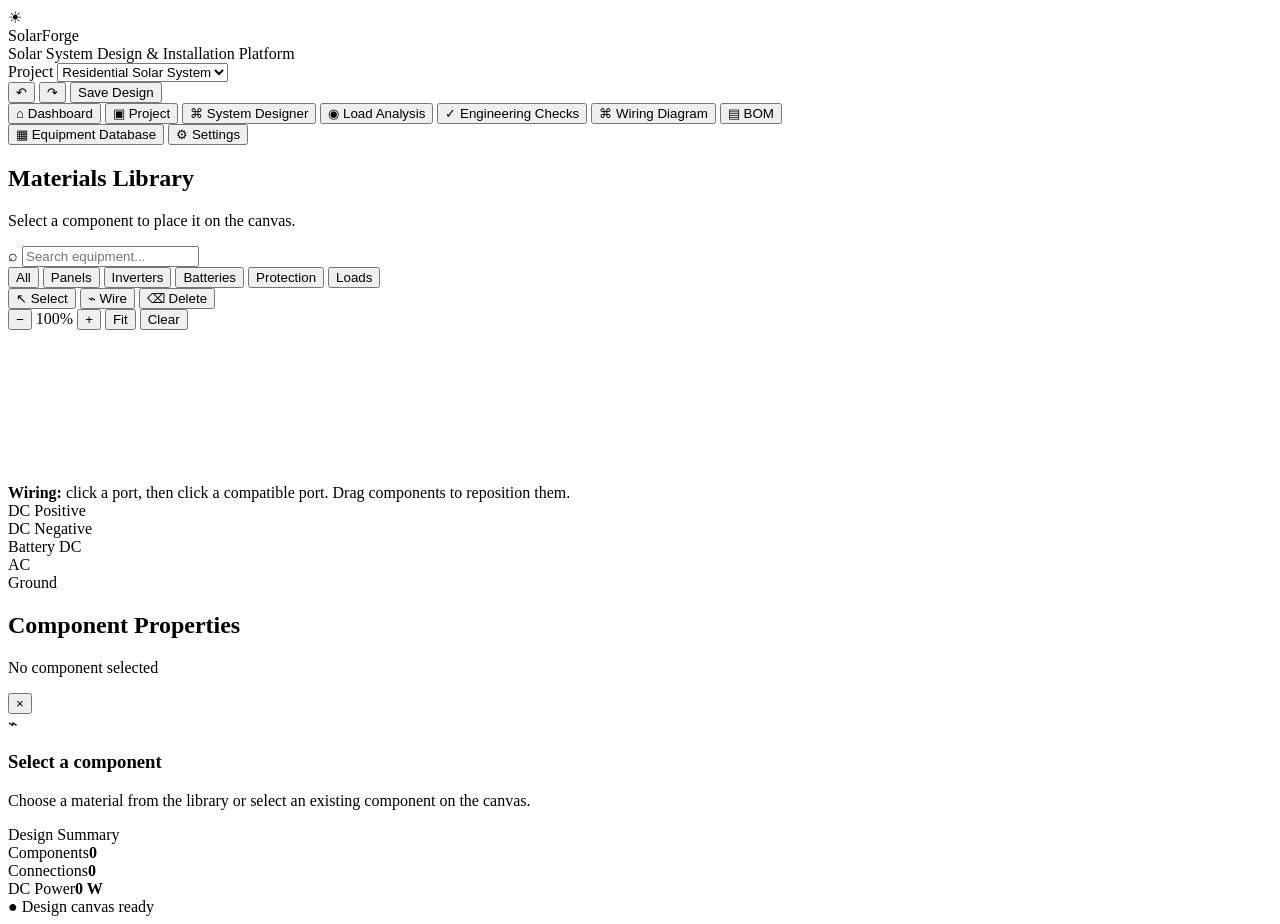
==== designer.html @ 52d7e3e9 "Add files via upload" ====
<!DOCTYPE html>
<html lang="en">
<head>
<meta charset="UTF-8">
<meta name="viewport" content="width=device-width, initial-scale=1.0">
<title>SolarForge — System Designer</title>
<link rel="stylesheet" href="css/designer.css">
</head>

<body>
<header class="topbar">
    <div class="brand">
        <div class="brand-mark">☀</div>
        <div>
            <div class="brand-name">Solar<span>Forge</span></div>
            <div class="brand-sub">Solar System Design & Installation Platform</div>
        </div>
    </div>

    <div class="top-project">
        <span>Project</span>
        <select id="projectSelect">
            <option>Residential Solar System</option>
            <option>New Solar Design</option>
        </select>
    </div>

    <div class="top-actions">
        <button id="undoBtn" class="icon-btn" title="Undo">↶</button>
        <button id="redoBtn" class="icon-btn" title="Redo">↷</button>
        <button id="saveBtn" class="primary-btn">Save Design</button>
    </div>
</header>

<div class="app-shell">

    <aside class="sidebar">
        <button class="nav-item">⌂ <span>Dashboard</span></button>
        <button class="nav-item">▣ <span>Project</span></button>
        <button class="nav-item active">⌘ <span>System Designer</span></button>
        <button class="nav-item">◉ <span>Load Analysis</span></button>
        <button class="nav-item">✓ <span>Engineering Checks</span></button>
        <button class="nav-item">⌘ <span>Wiring Diagram</span></button>
        <button class="nav-item">▤ <span>BOM</span></button>

        <div class="nav-divider"></div>

        <button class="nav-item">▦ <span>Equipment Database</span></button>
        <button class="nav-item">⚙ <span>Settings</span></button>
    </aside>

    <main class="designer">

        <section class="materials-panel">
            <div class="panel-title-row">
                <div>
                    <h2>Materials Library</h2>
                    <p>Select a component to place it on the canvas.</p>
                </div>
            </div>

            <div class="search-box">
                <span>⌕</span>
                <input id="materialSearch" placeholder="Search equipment...">
            </div>

            <div class="filter-row">
                <button class="filter active" data-filter="all">All</button>
                <button class="filter" data-filter="pv">Panels</button>
                <button class="filter" data-filter="inverter">Inverters</button>
                <button class="filter" data-filter="battery">Batteries</button>
                <button class="filter" data-filter="protection">Protection</button>
                <button class="filter" data-filter="load">Loads</button>
            </div>

            <div id="materialList" class="material-list"></div>
        </section>

        <section class="canvas-area">
            <div class="canvas-toolbar">
                <div class="tool-group">
                    <button id="selectTool" class="tool active">↖ Select</button>
                    <button id="wireTool" class="tool">⌁ Wire</button>
                    <button id="deleteTool" class="tool">⌫ Delete</button>
                </div>

                <div class="tool-group">
                    <button id="zoomOut" class="tool">−</button>
                    <span id="zoomValue">100%</span>
                    <button id="zoomIn" class="tool">+</button>
                    <button id="fitBtn" class="tool">Fit</button>
                    <button id="clearBtn" class="tool danger">Clear</button>
                </div>
            </div>

            <div id="canvasViewport" class="canvas-viewport">
                <div id="designCanvas" class="design-canvas">
                    <svg id="wireLayer" class="wire-layer"></svg>
                    <div id="componentLayer" class="component-layer"></div>
                </div>

                <div class="canvas-help">
                    <strong>Wiring:</strong> click a port, then click a compatible port.
                    <span>Drag components to reposition them.</span>
                </div>
            </div>

            <div class="connection-legend">
                <div><i class="dc-positive"></i> DC Positive</div>
                <div><i class="dc-negative"></i> DC Negative</div>
                <div><i class="battery-wire"></i> Battery DC</div>
                <div><i class="ac-wire"></i> AC</div>
                <div><i class="ground-wire"></i> Ground</div>
            </div>
        </section>

        <aside class="properties-panel">
            <div class="panel-title-row">
                <div>
                    <h2>Component Properties</h2>
                    <p id="selectionStatus">No component selected</p>
                </div>
                <button id="closeProperties" class="close-btn">×</button>
            </div>

            <div id="propertiesContent" class="properties-content">
                <div class="empty-properties">
                    <div class="empty-icon">⌁</div>
                    <h3>Select a component</h3>
                    <p>Choose a material from the library or select an existing component on the canvas.</p>
                </div>
            </div>

            <div class="summary-card">
                <div class="summary-title">Design Summary</div>
                <div class="summary-row"><span>Components</span><strong id="summaryComponents">0</strong></div>
                <div class="summary-row"><span>Connections</span><strong id="summaryConnections">0</strong></div>
                <div class="summary-row"><span>DC Power</span><strong id="summaryPower">0 W</strong></div>
                <div id="designStatus" class="status good">● Design canvas ready</div>
            </div>
        </aside>

    </main>
</div>

<div id="toast" class="toast"></div>

<script src="js/system-designer.js"></script>
</body>
</html>
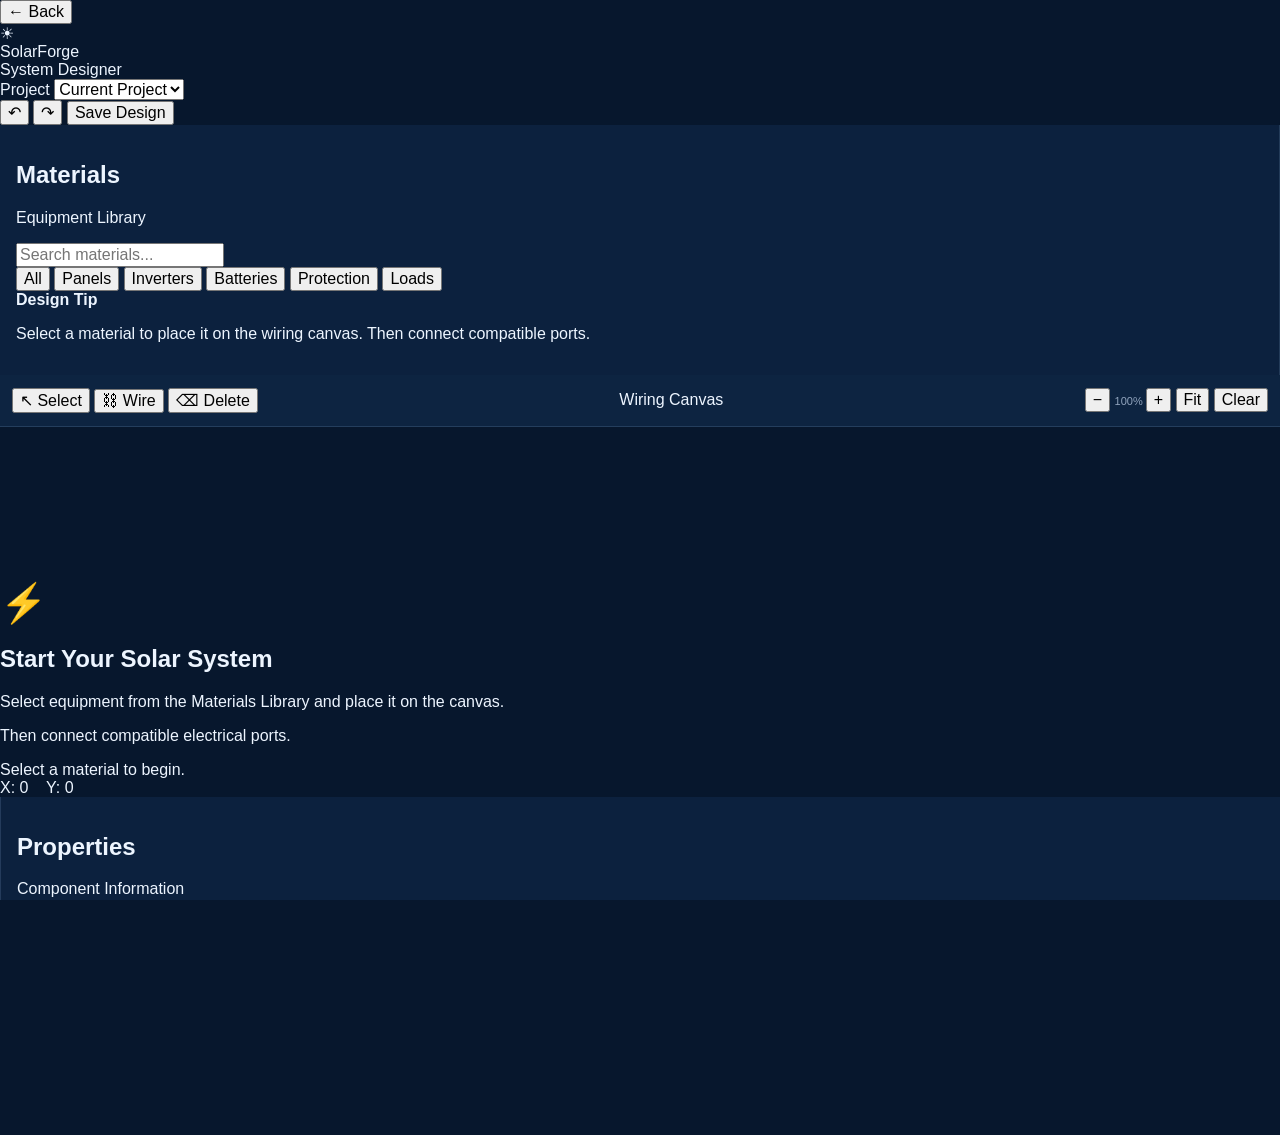
==== commit 560fdc92: "Update designer.html" ====
--- a/designer.html
+++ b/designer.html
@@ -1,150 +1,590 @@
 <!DOCTYPE html>
 <html lang="en">
+
 <head>
-<meta charset="UTF-8">
-<meta name="viewport" content="width=device-width, initial-scale=1.0">
-<title>SolarForge — System Designer</title>
-<link rel="stylesheet" href="css/designer.css">
+
+    <meta charset="UTF-8">
+
+    <meta
+        name="viewport"
+        content="width=device-width,
+                 initial-scale=1.0,
+                 viewport-fit=cover">
+
+    <meta
+        name="theme-color"
+        content="#07182d">
+
+    <title>
+        SolarForge System Designer
+    </title>
+
+    <link
+        rel="stylesheet"
+        href="css/designer.css">
+
 </head>
 
+
 <body>
-<header class="topbar">
-    <div class="brand">
-        <div class="brand-mark">☀</div>
-        <div>
-            <div class="brand-name">Solar<span>Forge</span></div>
-            <div class="brand-sub">Solar System Design & Installation Platform</div>
+
+    <!-- =========================================
+         SYSTEM DESIGNER APPLICATION
+    ========================================== -->
+
+    <div
+        id="designerApp"
+        class="designer-app">
+
+
+        <!-- =====================================
+             TOP BAR
+        ====================================== -->
+
+        <header class="designer-topbar">
+
+
+            <div class="designer-brand">
+
+                <button
+                    id="backToSolarForge"
+                    class="back-button"
+                    type="button"
+                    onclick="goBackToSolarForge()">
+
+                    <span class="back-arrow">
+                        ←
+                    </span>
+
+                    <span>
+                        Back
+                    </span>
+
+                </button>
+
+
+                <div class="designer-brand-divider"></div>
+
+
+                <div class="designer-logo">
+
+                    <div class="designer-logo-icon">
+                        ☀
+                    </div>
+
+
+                    <div>
+
+                        <div class="designer-title">
+                            SolarForge
+                        </div>
+
+                        <div class="designer-subtitle">
+                            System Designer
+                        </div>
+
+                    </div>
+
+                </div>
+
+            </div>
+
+
+            <div class="designer-project">
+
+                <span class="project-label">
+                    Project
+                </span>
+
+                <select
+                    id="designerProjectSelect"
+                    class="project-select">
+
+                    <option>
+                        Current Project
+                    </option>
+
+                </select>
+
+            </div>
+
+
+            <div class="designer-actions">
+
+                <button
+                    id="undoButton"
+                    class="top-action"
+                    type="button"
+                    title="Undo">
+
+                    ↶
+
+                </button>
+
+
+                <button
+                    id="redoButton"
+                    class="top-action"
+                    type="button"
+                    title="Redo">
+
+                    ↷
+
+                </button>
+
+
+                <button
+                    id="saveDesignButton"
+                    class="save-button"
+                    type="button">
+
+                    Save Design
+
+                </button>
+
+            </div>
+
+        </header>
+
+
+        <!-- =====================================
+             DESIGNER BODY
+        ====================================== -->
+
+        <main class="designer-body">
+
+
+            <!-- =================================
+                 LEFT MATERIAL LIBRARY
+            ================================== -->
+
+            <aside
+                id="materialsPanel"
+                class="materials-panel">
+
+
+                <div class="panel-header">
+
+                    <div>
+
+                        <h2>
+                            Materials
+                        </h2>
+
+                        <p>
+                            Equipment Library
+                        </p>
+
+                    </div>
+
+                </div>
+
+
+                <div class="material-search">
+
+                    <input
+                        id="materialSearch"
+                        type="search"
+                        placeholder="Search materials...">
+
+                </div>
+
+
+                <div
+                    id="materialFilters"
+                    class="material-filters">
+
+                    <button
+                        class="filter-button active"
+                        data-filter="all"
+                        type="button">
+
+                        All
+
+                    </button>
+
+                    <button
+                        class="filter-button"
+                        data-filter="panel"
+                        type="button">
+
+                        Panels
+
+                    </button>
+
+                    <button
+                        class="filter-button"
+                        data-filter="inverter"
+                        type="button">
+
+                        Inverters
+
+                    </button>
+
+                    <button
+                        class="filter-button"
+                        data-filter="battery"
+                        type="button">
+
+                        Batteries
+
+                    </button>
+
+                    <button
+                        class="filter-button"
+                        data-filter="protection"
+                        type="button">
+
+                        Protection
+
+                    </button>
+
+                    <button
+                        class="filter-button"
+                        data-filter="load"
+                        type="button">
+
+                        Loads
+
+                    </button>
+
+                </div>
+
+
+                <div
+                    id="materialsList"
+                    class="materials-list">
+                </div>
+
+
+                <div class="library-note">
+
+                    <strong>
+                        Design Tip
+                    </strong>
+
+                    <p>
+                        Select a material to place it
+                        on the wiring canvas. Then
+                        connect compatible ports.
+                    </p>
+
+                </div>
+
+            </aside>
+
+
+            <!-- =================================
+                 CENTER CANVAS
+            ================================== -->
+
+            <section
+                id="canvasSection"
+                class="canvas-section">
+
+
+                <div class="canvas-toolbar">
+
+
+                    <div class="toolbar-group">
+
+                        <button
+                            id="selectToolButton"
+                            class="tool-button active"
+                            type="button">
+
+                            ↖
+                            Select
+
+                        </button>
+
+
+                        <button
+                            id="wireToolButton"
+                            class="tool-button"
+                            type="button">
+
+                            ⛓
+                            Wire
+
+                        </button>
+
+
+                        <button
+                            id="deleteToolButton"
+                            class="tool-button"
+                            type="button">
+
+                            ⌫
+                            Delete
+
+                        </button>
+
+                    </div>
+
+
+                    <div class="toolbar-title">
+
+                        Wiring Canvas
+
+                    </div>
+
+
+                    <div class="toolbar-group">
+
+                        <button
+                            id="zoomOutButton"
+                            class="tool-button"
+                            type="button">
+
+                            −
+
+                        </button>
+
+
+                        <span
+                            id="zoomValue"
+                            class="zoom-value">
+
+                            100%
+
+                        </span>
+
+
+                        <button
+                            id="zoomInButton"
+                            class="tool-button"
+                            type="button">
+
+                            +
+
+                        </button>
+
+
+                        <button
+                            id="fitCanvasButton"
+                            class="tool-button"
+                            type="button">
+
+                            Fit
+
+                        </button>
+
+
+                        <button
+                            id="clearCanvasButton"
+                            class="tool-button danger"
+                            type="button">
+
+                            Clear
+
+                        </button>
+
+                    </div>
+
+                </div>
+
+
+                <div
+                    id="designerCanvas"
+                    class="designer-canvas">
+
+
+                    <svg
+                        id="wiringLayer"
+                        class="wiring-layer">
+
+                    </svg>
+
+
+                    <div
+                        id="canvasComponents"
+                        class="canvas-components">
+                    </div>
+
+
+                    <div
+                        id="canvasEmptyState"
+                        class="canvas-empty-state">
+
+                        <div class="empty-icon">
+                            ⚡
+                        </div>
+
+                        <h2>
+                            Start Your Solar System
+                        </h2>
+
+                        <p>
+                            Select equipment from the
+                            Materials Library and place
+                            it on the canvas.
+                        </p>
+
+                        <p>
+                            Then connect compatible
+                            electrical ports.
+                        </p>
+
+                    </div>
+
+                </div>
+
+
+                <div class="canvas-statusbar">
+
+                    <div id="canvasStatus">
+                        Select a material to begin.
+                    </div>
+
+                    <div id="canvasCoordinates">
+                        X: 0 &nbsp;&nbsp; Y: 0
+                    </div>
+
+                </div>
+
+            </section>
+
+
+            <!-- =================================
+                 RIGHT PROPERTIES PANEL
+            ================================== -->
+
+            <aside
+                id="propertiesPanel"
+                class="properties-panel">
+
+
+                <div class="panel-header">
+
+                    <div>
+
+                        <h2>
+                            Properties
+                        </h2>
+
+                        <p>
+                            Component Information
+                        </p>
+
+                    </div>
+
+                </div>
+
+
+                <div
+                    id="propertiesContent"
+                    class="properties-content">
+
+                    <div class="properties-empty">
+
+                        <div class="properties-empty-icon">
+                            ◇
+                        </div>
+
+                        <h3>
+                            No Component Selected
+                        </h3>
+
+                        <p>
+                            Select a component on the
+                            canvas to view its information,
+                            specifications and ports.
+                        </p>
+
+                    </div>
+
+                </div>
+
+
+                <div class="designer-summary">
+
+                    <div class="summary-title">
+                        System Summary
+                    </div>
+
+
+                    <div class="summary-row">
+
+                        <span>
+                            Components
+                        </span>
+
+                        <strong id="componentCount">
+                            0
+                        </strong>
+
+                    </div>
+
+
+                    <div class="summary-row">
+
+                        <span>
+                            Connections
+                        </span>
+
+                        <strong id="connectionCount">
+                            0
+                        </strong>
+
+                    </div>
+
+
+                    <div class="summary-row">
+
+                        <span>
+                            PV Power
+                        </span>
+
+                        <strong id="pvPowerSummary">
+                            0 W
+                        </strong>
+
+                    </div>
+
+                </div>
+
+            </aside>
+
+        </main>
+
+
+        <!-- =====================================
+             TOAST
+        ====================================== -->
+
+        <div
+            id="designerToast"
+            class="designer-toast">
+
         </div>
+
+
     </div>
 
-    <div class="top-project">
-        <span>Project</span>
-        <select id="projectSelect">
-            <option>Residential Solar System</option>
-            <option>New Solar Design</option>
-        </select>
-    </div>
-
-    <div class="top-actions">
-        <button id="undoBtn" class="icon-btn" title="Undo">↶</button>
-        <button id="redoBtn" class="icon-btn" title="Redo">↷</button>
-        <button id="saveBtn" class="primary-btn">Save Design</button>
-    </div>
-</header>
-
-<div class="app-shell">
-
-    <aside class="sidebar">
-        <button class="nav-item">⌂ <span>Dashboard</span></button>
-        <button class="nav-item">▣ <span>Project</span></button>
-        <button class="nav-item active">⌘ <span>System Designer</span></button>
-        <button class="nav-item">◉ <span>Load Analysis</span></button>
-        <button class="nav-item">✓ <span>Engineering Checks</span></button>
-        <button class="nav-item">⌘ <span>Wiring Diagram</span></button>
-        <button class="nav-item">▤ <span>BOM</span></button>
-
-        <div class="nav-divider"></div>
-
-        <button class="nav-item">▦ <span>Equipment Database</span></button>
-        <button class="nav-item">⚙ <span>Settings</span></button>
-    </aside>
-
-    <main class="designer">
-
-        <section class="materials-panel">
-            <div class="panel-title-row">
-                <div>
-                    <h2>Materials Library</h2>
-                    <p>Select a component to place it on the canvas.</p>
-                </div>
-            </div>
-
-            <div class="search-box">
-                <span>⌕</span>
-                <input id="materialSearch" placeholder="Search equipment...">
-            </div>
-
-            <div class="filter-row">
-                <button class="filter active" data-filter="all">All</button>
-                <button class="filter" data-filter="pv">Panels</button>
-                <button class="filter" data-filter="inverter">Inverters</button>
-                <button class="filter" data-filter="battery">Batteries</button>
-                <button class="filter" data-filter="protection">Protection</button>
-                <button class="filter" data-filter="load">Loads</button>
-            </div>
-
-            <div id="materialList" class="material-list"></div>
-        </section>
-
-        <section class="canvas-area">
-            <div class="canvas-toolbar">
-                <div class="tool-group">
-                    <button id="selectTool" class="tool active">↖ Select</button>
-                    <button id="wireTool" class="tool">⌁ Wire</button>
-                    <button id="deleteTool" class="tool">⌫ Delete</button>
-                </div>
-
-                <div class="tool-group">
-                    <button id="zoomOut" class="tool">−</button>
-                    <span id="zoomValue">100%</span>
-                    <button id="zoomIn" class="tool">+</button>
-                    <button id="fitBtn" class="tool">Fit</button>
-                    <button id="clearBtn" class="tool danger">Clear</button>
-                </div>
-            </div>
-
-            <div id="canvasViewport" class="canvas-viewport">
-                <div id="designCanvas" class="design-canvas">
-                    <svg id="wireLayer" class="wire-layer"></svg>
-                    <div id="componentLayer" class="component-layer"></div>
-                </div>
-
-                <div class="canvas-help">
-                    <strong>Wiring:</strong> click a port, then click a compatible port.
-                    <span>Drag components to reposition them.</span>
-                </div>
-            </div>
-
-            <div class="connection-legend">
-                <div><i class="dc-positive"></i> DC Positive</div>
-                <div><i class="dc-negative"></i> DC Negative</div>
-                <div><i class="battery-wire"></i> Battery DC</div>
-                <div><i class="ac-wire"></i> AC</div>
-                <div><i class="ground-wire"></i> Ground</div>
-            </div>
-        </section>
-
-        <aside class="properties-panel">
-            <div class="panel-title-row">
-                <div>
-                    <h2>Component Properties</h2>
-                    <p id="selectionStatus">No component selected</p>
-                </div>
-                <button id="closeProperties" class="close-btn">×</button>
-            </div>
-
-            <div id="propertiesContent" class="properties-content">
-                <div class="empty-properties">
-                    <div class="empty-icon">⌁</div>
-                    <h3>Select a component</h3>
-                    <p>Choose a material from the library or select an existing component on the canvas.</p>
-                </div>
-            </div>
-
-            <div class="summary-card">
-                <div class="summary-title">Design Summary</div>
-                <div class="summary-row"><span>Components</span><strong id="summaryComponents">0</strong></div>
-                <div class="summary-row"><span>Connections</span><strong id="summaryConnections">0</strong></div>
-                <div class="summary-row"><span>DC Power</span><strong id="summaryPower">0 W</strong></div>
-                <div id="designStatus" class="status good">● Design canvas ready</div>
-            </div>
-        </aside>
-
-    </main>
-</div>
-
-<div id="toast" class="toast"></div>
-
-<script src="js/system-designer.js"></script>
+
+    <!-- =========================================
+         BACK TO MAIN SOLARFORGE
+    ========================================== -->
+
+    <script>
+
+        function goBackToSolarForge() {
+
+            window.location.href = "index.html";
+
+        }
+
+    </script>
+
+
+    <!-- =========================================
+         SYSTEM DESIGNER JAVASCRIPT
+    ========================================== -->
+
+    <script src="js/system-designer.js"></script>
+
+
 </body>
+
 </html>
--- a/css/designer.css
+++ b/css/designer.css
@@ -0,0 +1,824 @@
+* {
+    box-sizing: border-box;
+}
+
+:root {
+    --navy: #07172d;
+    --navy-2: #0c213e;
+    --panel: #0d2544;
+    --panel-2: #102b4c;
+    --blue: #1976ff;
+    --blue-2: #2b8cff;
+    --text: #edf5ff;
+    --muted: #91a4bd;
+    --line: rgba(132, 164, 202, .20);
+    --canvas: #f4f8fc;
+    --green: #21c77a;
+    --red: #ff4f58;
+    --yellow: #f4bd3f;
+}
+
+html, body {
+    margin: 0;
+    width: 100%;
+    height: 100%;
+    font-family: Inter, -apple-system, BlinkMacSystemFont, "Segoe UI", sans-serif;
+    color: var(--text);
+    background: var(--navy);
+    overflow: hidden;
+}
+
+button, input, select {
+    font: inherit;
+}
+
+.topbar {
+    height: 72px;
+    display: flex;
+    align-items: center;
+    gap: 26px;
+    padding: 0 20px;
+    background: #06162c;
+    border-bottom: 1px solid var(--line);
+}
+
+.brand {
+    display: flex;
+    align-items: center;
+    gap: 11px;
+    min-width: 370px;
+}
+
+.brand-mark {
+    font-size: 31px;
+}
+
+.brand-name {
+    font-size: 25px;
+    font-weight: 800;
+    letter-spacing: -.8px;
+}
+
+.brand-name span {
+    color: #ffb51b;
+}
+
+.brand-sub {
+    color: var(--muted);
+    font-size: 10px;
+    margin-top: 1px;
+}
+
+.top-project {
+    display: flex;
+    align-items: center;
+    gap: 9px;
+    color: var(--muted);
+    font-size: 12px;
+}
+
+.top-project select {
+    width: 235px;
+    color: var(--text);
+    background: var(--panel);
+    border: 1px solid var(--line);
+    border-radius: 8px;
+    padding: 10px 12px;
+    outline: none;
+}
+
+.top-actions {
+    margin-left: auto;
+    display: flex;
+    align-items: center;
+    gap: 8px;
+}
+
+.icon-btn, .tool, .primary-btn, .secondary-btn, .delete-btn {
+    border: 1px solid var(--line);
+    border-radius: 7px;
+    cursor: pointer;
+}
+
+.icon-btn {
+    width: 38px;
+    height: 38px;
+    background: var(--panel);
+    color: var(--text);
+}
+
+.primary-btn {
+    background: var(--blue);
+    color: white;
+    border-color: var(--blue);
+    padding: 10px 17px;
+    font-weight: 700;
+}
+
+.app-shell {
+    display: flex;
+    height: calc(100vh - 72px);
+}
+
+.sidebar {
+    width: 190px;
+    background: #07182f;
+    border-right: 1px solid var(--line);
+    padding: 18px 10px;
+}
+
+.nav-item {
+    width: 100%;
+    display: flex;
+    align-items: center;
+    gap: 12px;
+    padding: 12px 13px;
+    margin-bottom: 4px;
+    color: #a9bad0;
+    background: transparent;
+    border: 0;
+    border-radius: 7px;
+    text-align: left;
+    cursor: pointer;
+}
+
+.nav-item.active {
+    color: white;
+    background: linear-gradient(90deg, #166cf3, #1457c4);
+}
+
+.nav-divider {
+    height: 1px;
+    background: var(--line);
+    margin: 15px 5px;
+}
+
+.designer {
+    flex: 1;
+    min-width: 0;
+    display: grid;
+    grid-template-columns: 270px minmax(450px, 1fr) 310px;
+    background: #0a1c34;
+}
+
+.materials-panel,
+.properties-panel {
+    background: #0c213e;
+    padding: 16px;
+    overflow: auto;
+}
+
+.materials-panel {
+    border-right: 1px solid var(--line);
+}
+
+.properties-panel {
+    border-left: 1px solid var(--line);
+}
+
+.panel-title-row {
+    display: flex;
+    justify-content: space-between;
+    align-items: flex-start;
+    gap: 8px;
+}
+
+.panel-title-row h2 {
+    margin: 0;
+    font-size: 15px;
+}
+
+.panel-title-row p {
+    margin: 5px 0 0;
+    color: var(--muted);
+    font-size: 10px;
+}
+
+.close-btn {
+    background: transparent;
+    border: 0;
+    color: var(--muted);
+    font-size: 24px;
+    cursor: pointer;
+}
+
+.search-box {
+    margin: 14px 0 10px;
+    height: 37px;
+    display: flex;
+    align-items: center;
+    gap: 8px;
+    padding: 0 10px;
+    border: 1px solid var(--line);
+    background: #091c34;
+    border-radius: 7px;
+}
+
+.search-box input {
+    width: 100%;
+    background: transparent;
+    color: white;
+    border: 0;
+    outline: 0;
+    font-size: 12px;
+}
+
+.filter-row {
+    display: flex;
+    gap: 5px;
+    overflow-x: auto;
+    padding-bottom: 9px;
+}
+
+.filter {
+    white-space: nowrap;
+    border: 1px solid var(--line);
+    background: #0a1d35;
+    color: var(--muted);
+    border-radius: 15px;
+    padding: 5px 9px;
+    cursor: pointer;
+    font-size: 10px;
+}
+
+.filter.active {
+    background: #176cf0;
+    color: white;
+    border-color: #176cf0;
+}
+
+.material-list {
+    display: flex;
+    flex-direction: column;
+    gap: 8px;
+}
+
+.material-card {
+    display: grid;
+    grid-template-columns: 48px 1fr auto;
+    gap: 8px;
+    align-items: center;
+    padding: 8px;
+    border: 1px solid var(--line);
+    border-radius: 8px;
+    background: #0e2747;
+}
+
+.material-thumb {
+    width: 44px;
+    height: 44px;
+    display: grid;
+    place-items: center;
+    background: #f4f7fa;
+    border-radius: 6px;
+    overflow: hidden;
+    color: #173454;
+    font-size: 24px;
+}
+
+.material-thumb img,
+.selected-image img,
+.component-icon img {
+    width: 100%;
+    height: 100%;
+    object-fit: contain;
+}
+
+.material-info {
+    min-width: 0;
+}
+
+.material-info strong {
+    display: block;
+    font-size: 11px;
+}
+
+.material-info span {
+    display: block;
+    color: var(--muted);
+    font-size: 9px;
+    margin-top: 3px;
+}
+
+.add-material {
+    background: var(--blue);
+    color: white;
+    border: 0;
+    border-radius: 5px;
+    padding: 6px 8px;
+    cursor: pointer;
+    font-size: 10px;
+    font-weight: 700;
+}
+
+.canvas-area {
+    position: relative;
+    min-width: 0;
+    background: #0a1c34;
+    display: flex;
+    flex-direction: column;
+}
+
+.canvas-toolbar {
+    height: 52px;
+    display: flex;
+    align-items: center;
+    justify-content: space-between;
+    padding: 0 12px;
+    background: #0d2441;
+    border-bottom: 1px solid var(--line);
+}
+
+.tool-group {
+    display: flex;
+    align-items: center;
+    gap: 5px;
+}
+
+.tool {
+    background: #102b4c;
+    color: #bdcce0;
+    padding: 7px 10px;
+}
+
+.tool.active {
+    background: #176cf0;
+    color: white;
+    border-color: #176cf0;
+}
+
+.tool.danger {
+    color: #ff7b82;
+}
+
+#zoomValue {
+    color: var(--muted);
+    font-size: 11px;
+    min-width: 40px;
+    text-align: center;
+}
+
+.canvas-viewport {
+    position: relative;
+    flex: 1;
+    overflow: auto;
+    background-color: var(--canvas);
+    background-image:
+        linear-gradient(rgba(30, 91, 150, .10) 1px, transparent 1px),
+        linear-gradient(90deg, rgba(30, 91, 150, .10) 1px, transparent 1px);
+    background-size: 20px 20px;
+}
+
+.design-canvas {
+    position: relative;
+    width: 1800px;
+    height: 1200px;
+    transform-origin: 0 0;
+}
+
+.wire-layer {
+    position: absolute;
+    left: 0;
+    top: 0;
+    z-index: 1;
+    overflow: visible;
+    pointer-events: none;
+}
+
+.wire {
+    fill: none;
+    stroke-width: 3;
+    pointer-events: stroke;
+    cursor: pointer;
+}
+
+.wire.dc-positive { stroke: #f43f45; }
+.wire.dc-negative { stroke: #171d26; }
+.wire.battery-positive { stroke: #24bd67; }
+.wire.battery-negative { stroke: #168d4d; }
+.wire.ac-line { stroke: #1675ee; }
+.wire.ac-neutral { stroke: #3a9bff; }
+.wire.ground { stroke: #1ea65a; stroke-dasharray: 7 4; }
+
+.wire-hit {
+    fill: none;
+    stroke: transparent;
+    stroke-width: 13;
+    pointer-events: stroke;
+    cursor: pointer;
+}
+
+.component-layer {
+    position: absolute;
+    inset: 0;
+    z-index: 2;
+}
+
+.component-card {
+    position: absolute;
+    width: 190px;
+    min-height: 120px;
+    padding: 11px;
+    color: #14243a;
+    background: rgba(255,255,255,.97);
+    border: 2px solid #a6c1df;
+    border-radius: 10px;
+    box-shadow: 0 8px 25px rgba(12, 37, 66, .15);
+    user-select: none;
+    cursor: grab;
+}
+
+.component-card.selected {
+    border-color: #1771f4;
+    box-shadow: 0 0 0 3px rgba(23,113,244,.15), 0 10px 28px rgba(12,37,66,.18);
+}
+
+.component-card.dragging {
+    cursor: grabbing;
+    opacity: .9;
+}
+
+.component-card.inverter { border-color: #6ea6ec; }
+.component-card.battery { border-color: #48bd83; }
+.component-card.protection { border-color: #a8b7c9; }
+.component-card.load { border-color: #4e8ee5; }
+
+.component-header {
+    display: flex;
+    align-items: center;
+    gap: 8px;
+}
+
+.component-icon {
+    width: 40px;
+    height: 40px;
+    flex: 0 0 40px;
+    background: #eef5fb;
+    border-radius: 6px;
+    display: grid;
+    place-items: center;
+    overflow: hidden;
+    font-size: 21px;
+}
+
+.component-header strong {
+    display: block;
+    font-size: 12px;
+}
+
+.component-header span {
+    display: block;
+    color: #63758a;
+    font-size: 9px;
+    margin-top: 2px;
+}
+
+.component-power {
+    margin-top: 8px;
+    color: #2f577e;
+    font-size: 10px;
+    font-weight: 700;
+}
+
+.ports {
+    position: absolute;
+    inset: 0;
+    pointer-events: none;
+}
+
+.port {
+    position: absolute;
+    min-width: 27px;
+    height: 22px;
+    padding: 0 3px;
+    display: flex;
+    align-items: center;
+    gap: 3px;
+    border: 0;
+    background: transparent;
+    color: #25384e;
+    font-size: 8px;
+    cursor: crosshair;
+    pointer-events: auto;
+    z-index: 5;
+}
+
+.port span {
+    width: 11px;
+    height: 11px;
+    border: 2px solid white;
+    border-radius: 50%;
+    background: #64748b;
+    box-shadow: 0 0 0 1px #64748b;
+}
+
+.port.dc-positive span { background: #ef4444; box-shadow: 0 0 0 1px #ef4444; }
+.port.dc-negative span { background: #151a20; box-shadow: 0 0 0 1px #151a20; }
+.port.battery-positive span { background: #21b966; box-shadow: 0 0 0 1px #21b966; }
+.port.battery-negative span { background: #14854b; box-shadow: 0 0 0 1px #14854b; }
+.port.ac-line span { background: #1976ee; box-shadow: 0 0 0 1px #1976ee; }
+.port.ac-neutral span { background: #4ba2ff; box-shadow: 0 0 0 1px #4ba2ff; }
+.port.ground span { background: #1aa15a; box-shadow: 0 0 0 1px #1aa15a; }
+
+.port-right { right: -30px; }
+.port-right-top { right: -30px; top: 35px; }
+.port-right-bottom { right: -30px; bottom: 35px; }
+.port-left { left: -30px; }
+.port-left-top { left: -30px; top: 35px; }
+.port-left-bottom { left: -30px; bottom: 35px; }
+.port-top-left { left: 32px; top: -25px; flex-direction: column; }
+.port-top-right { right: 32px; top: -25px; flex-direction: column; }
+.port-bottom-left { left: 32px; bottom: -25px; flex-direction: column-reverse; }
+.port-bottom-right { right: 32px; bottom: -25px; flex-direction: column-reverse; }
+.port-bottom-center { left: 50%; transform: translateX(-50%); bottom: -25px; flex-direction: column-reverse; }
+.port-left-center { left: -30px; top: 50%; transform: translateY(-50%); }
+
+.port.pending span {
+    box-shadow: 0 0 0 4px rgba(23,118,255,.30), 0 0 14px #1976ff;
+}
+
+.port.compatible span {
+    box-shadow: 0 0 0 4px rgba(33,199,122,.28), 0 0 12px rgba(33,199,122,.8);
+}
+
+.port.incompatible {
+    opacity: .25;
+}
+
+.canvas-help {
+    position: sticky;
+    bottom: 12px;
+    width: max-content;
+    max-width: calc(100% - 24px);
+    margin: -44px auto 12px;
+    padding: 8px 12px;
+    color: #4b6179;
+    background: rgba(255,255,255,.92);
+    border: 1px solid #d7e2ed;
+    border-radius: 7px;
+    font-size: 10px;
+    box-shadow: 0 3px 12px rgba(25,53,83,.10);
+    z-index: 20;
+}
+
+.canvas-help span {
+    margin-left: 12px;
+    color: #8292a4;
+}
+
+.connection-legend {
+    position: absolute;
+    left: 12px;
+    bottom: 12px;
+    display: flex;
+    gap: 10px;
+    padding: 8px 10px;
+    background: rgba(255,255,255,.94);
+    color: #52667c;
+    border: 1px solid #d6e1ec;
+    border-radius: 7px;
+    font-size: 9px;
+    z-index: 21;
+}
+
+.connection-legend div {
+    display: flex;
+    align-items: center;
+    gap: 4px;
+}
+
+.connection-legend i {
+    display: inline-block;
+    width: 16px;
+    height: 3px;
+}
+
+.dc-positive { background: #f43f45; }
+.dc-negative { background: #171d26; }
+.battery-wire { background: #21b966; }
+.ac-wire { background: #1976ee; }
+.ground-wire { background: #1aa15a; }
+
+.properties-content {
+    margin-top: 15px;
+}
+
+.empty-properties {
+    padding: 35px 12px;
+    text-align: center;
+    color: var(--muted);
+}
+
+.empty-icon {
+    font-size: 38px;
+    color: #4277af;
+}
+
+.empty-properties h3 {
+    color: #d9e7f7;
+    font-size: 13px;
+    margin: 10px 0 5px;
+}
+
+.empty-properties p {
+    font-size: 10px;
+    line-height: 1.6;
+}
+
+.selected-product {
+    display: flex;
+    gap: 10px;
+    align-items: center;
+    padding: 10px;
+    background: #102b4c;
+    border: 1px solid var(--line);
+    border-radius: 8px;
+}
+
+.selected-image {
+    width: 58px;
+    height: 58px;
+    background: #f2f6fa;
+    border-radius: 7px;
+    display: grid;
+    place-items: center;
+    color: #23415f;
+    font-size: 26px;
+    overflow: hidden;
+}
+
+.selected-product h3 {
+    margin: 0;
+    font-size: 13px;
+}
+
+.selected-product p {
+    margin: 4px 0 0;
+    color: var(--muted);
+    font-size: 9px;
+}
+
+.property-section {
+    margin-top: 14px;
+}
+
+.section-label {
+    color: #7f95ad;
+    text-transform: uppercase;
+    letter-spacing: .7px;
+    font-size: 9px;
+    font-weight: 800;
+    margin-bottom: 6px;
+}
+
+.property-row,
+.port-list-row {
+    display: flex;
+    justify-content: space-between;
+    align-items: center;
+    gap: 8px;
+    padding: 7px 0;
+    border-bottom: 1px solid rgba(132,164,202,.10);
+    font-size: 10px;
+}
+
+.property-row span,
+.port-list-row small {
+    color: var(--muted);
+}
+
+.property-row strong {
+    color: #e7f0fa;
+}
+
+.port-list-row {
+    justify-content: flex-start;
+}
+
+.port-list-row small {
+    margin-left: auto;
+    font-size: 8px;
+}
+
+.mini-port {
+    width: 9px;
+    height: 9px;
+    border-radius: 50%;
+}
+
+.mini-port.dc-positive { background: #ef4444; }
+.mini-port.dc-negative { background: #151a20; }
+.mini-port.battery-positive { background: #21b966; }
+.mini-port.battery-negative { background: #14854b; }
+.mini-port.ac-line { background: #1976ee; }
+.mini-port.ac-neutral { background: #4ba2ff; }
+.mini-port.ground { background: #1aa15a; }
+
+.property-actions {
+    display: flex;
+    gap: 7px;
+    margin-top: 15px;
+}
+
+.secondary-btn,
+.delete-btn {
+    flex: 1;
+    padding: 9px;
+    background: #102b4c;
+    color: #dbe9f7;
+}
+
+.delete-btn {
+    background: #351c25;
+    border-color: #66323e;
+    color: #ff8991;
+}
+
+.summary-card {
+    margin-top: 16px;
+    padding: 13px;
+    border: 1px solid var(--line);
+    border-radius: 8px;
+    background: #102b4c;
+}
+
+.summary-title {
+    font-weight: 800;
+    font-size: 12px;
+    margin-bottom: 9px;
+}
+
+.summary-row {
+    display: flex;
+    justify-content: space-between;
+    padding: 6px 0;
+    color: var(--muted);
+    font-size: 10px;
+}
+
+.summary-row strong {
+    color: #edf5ff;
+}
+
+.status {
+    margin-top: 9px;
+    padding: 7px 9px;
+    border-radius: 6px;
+    font-size: 9px;
+}
+
+.status.good {
+    color: #6fe3ad;
+    background: rgba(33,199,122,.10);
+}
+
+.status.warning {
+    color: #ffd16a;
+    background: rgba(244,189,63,.10);
+}
+
+.toast {
+    position: fixed;
+    right: 20px;
+    bottom: 20px;
+    z-index: 100;
+    transform: translateY(20px);
+    opacity: 0;
+    pointer-events: none;
+    padding: 11px 15px;
+    border-radius: 7px;
+    background: #102b4c;
+    border: 1px solid var(--line);
+    color: white;
+    font-size: 11px;
+    transition: .2s ease;
+}
+
+.toast.show {
+    transform: translateY(0);
+    opacity: 1;
+}
+
+.toast.success { border-color: rgba(33,199,122,.55); }
+.toast.error { border-color: rgba(255,79,88,.55); }
+
+@media (max-width: 1100px) {
+    .designer {
+        grid-template-columns: 230px minmax(400px, 1fr) 280px;
+    }
+    .sidebar {
+        width: 70px;
+    }
+    .nav-item span {
+        display: none;
+    }
+    .brand {
+        min-width: 230px;
+    }
+}
+
+@media (max-width: 850px) {
+    .properties-panel {
+        display: none;
+    }
+}
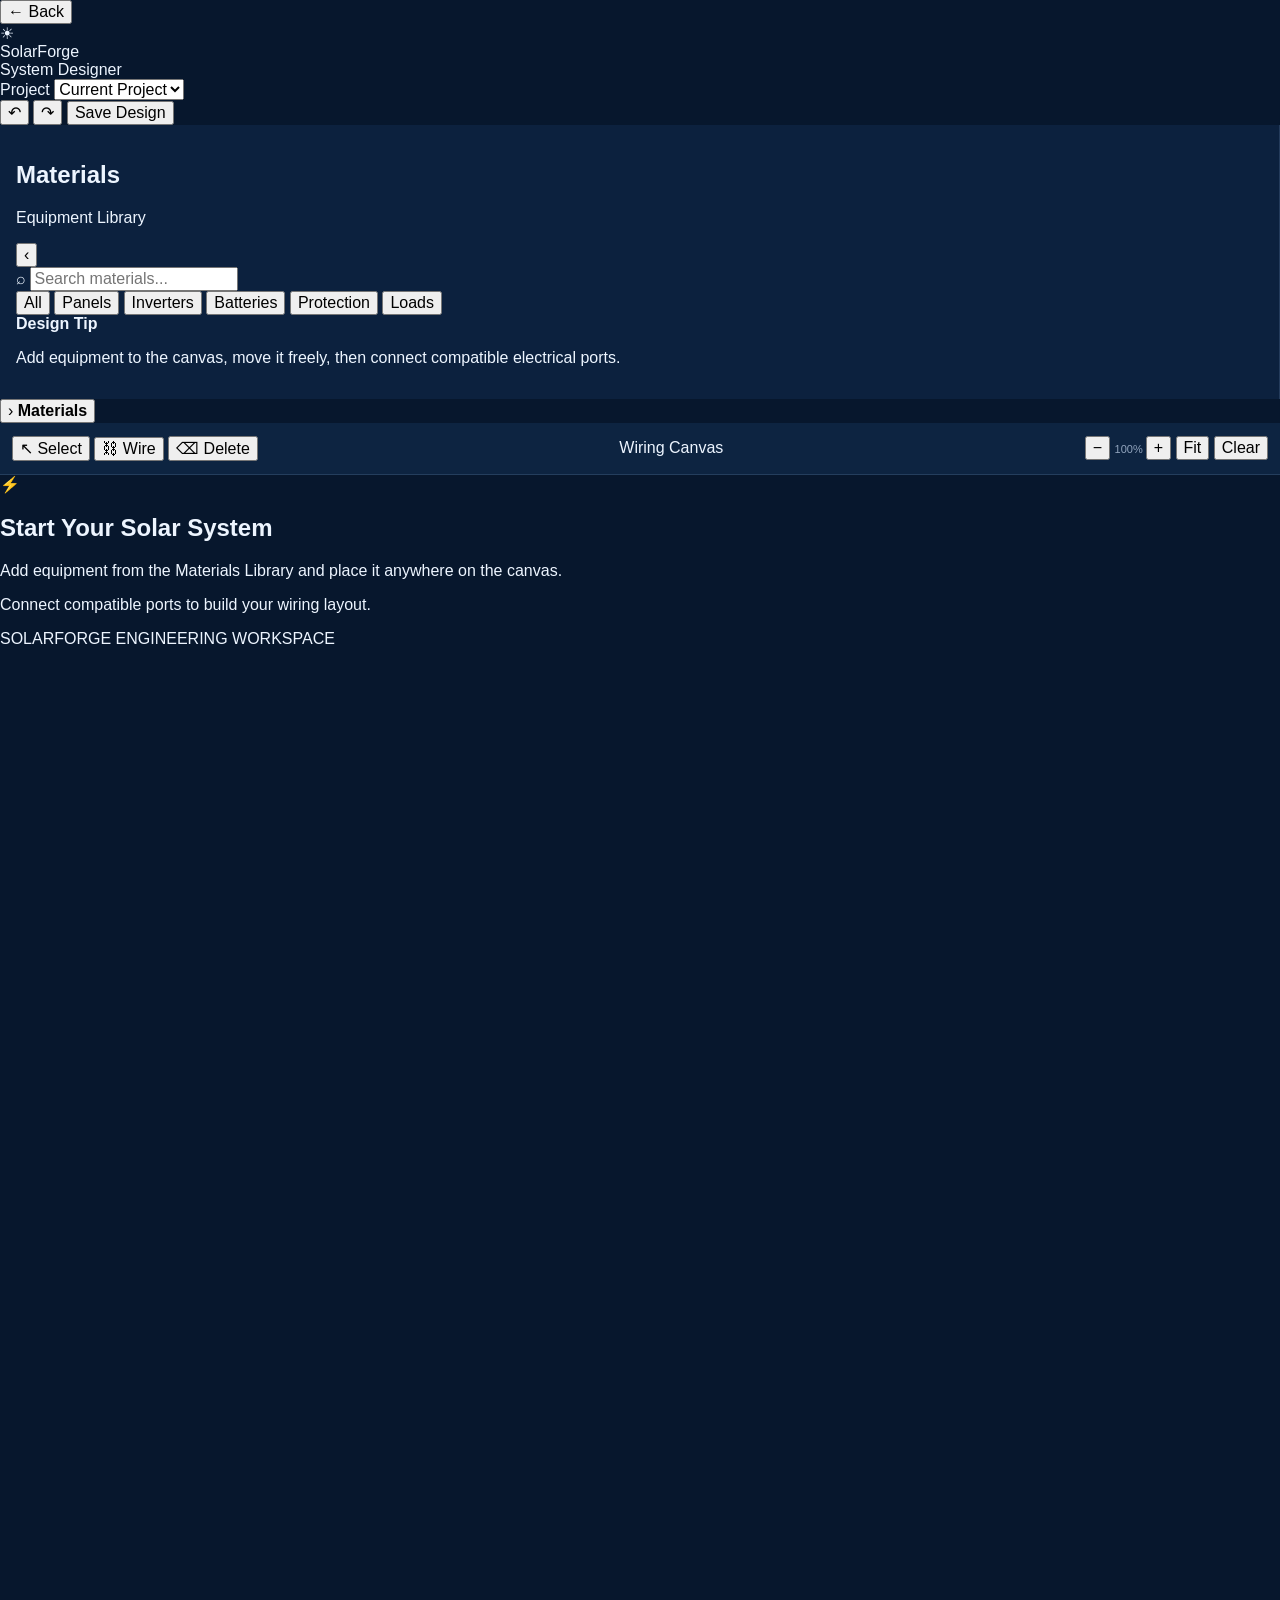
==== commit 68772082: "Update designer.html" ====
--- a/designer.html
+++ b/designer.html
@@ -7,13 +7,11 @@
 
     <meta
         name="viewport"
-        content="width=device-width,
-                 initial-scale=1.0,
-                 viewport-fit=cover">
+        content="width=device-width, initial-scale=1.0, viewport-fit=cover">
 
     <meta
         name="theme-color"
-        content="#07182d">
+        content="#07172d">
 
     <title>
         SolarForge System Designer
@@ -28,378 +26,398 @@
 
 <body>
 
+<div
+    id="designerApp"
+    class="designer-app">
+
+
     <!-- =========================================
-         SYSTEM DESIGNER APPLICATION
+         TOP BAR
     ========================================== -->
 
-    <div
-        id="designerApp"
-        class="designer-app">
+    <header class="designer-topbar">
+
+        <div class="designer-brand">
+
+            <button
+                id="backToSolarForge"
+                class="back-button"
+                type="button"
+                onclick="goBackToSolarForge()">
+
+                <span class="back-arrow">←</span>
+
+                <span>Back</span>
+
+            </button>
+
+            <div class="designer-brand-divider"></div>
+
+            <div class="designer-logo">
+
+                <div class="designer-logo-icon">
+                    ☀
+                </div>
+
+                <div>
+
+                    <div class="designer-title">
+                        SolarForge
+                    </div>
+
+                    <div class="designer-subtitle">
+                        System Designer
+                    </div>
+
+                </div>
+
+            </div>
+
+        </div>
+
+
+        <div class="designer-project">
+
+            <span class="project-label">
+                Project
+            </span>
+
+            <select
+                id="designerProjectSelect"
+                class="project-select">
+
+                <option>
+                    Current Project
+                </option>
+
+            </select>
+
+        </div>
+
+
+        <div class="designer-actions">
+
+            <button
+                id="undoButton"
+                class="top-action"
+                type="button"
+                title="Undo">
+
+                ↶
+
+            </button>
+
+            <button
+                id="redoButton"
+                class="top-action"
+                type="button"
+                title="Redo">
+
+                ↷
+
+            </button>
+
+            <button
+                id="saveDesignButton"
+                class="save-button"
+                type="button">
+
+                Save Design
+
+            </button>
+
+        </div>
+
+    </header>
+
+
+    <!-- =========================================
+         DESIGNER BODY
+    ========================================== -->
+
+    <main class="designer-body">
 
 
         <!-- =====================================
-             TOP BAR
+             MATERIALS PANEL
         ====================================== -->
 
-        <header class="designer-topbar">
-
-
-            <div class="designer-brand">
-
-                <button
-                    id="backToSolarForge"
-                    class="back-button"
+        <aside
+            id="materialsPanel"
+            class="materials-panel">
+
+            <div class="panel-header">
+
+                <div>
+
+                    <h2>
+                        Materials
+                    </h2>
+
+                    <p>
+                        Equipment Library
+                    </p>
+
+                </div>
+
+                <button
+                    id="collapseMaterialsButton"
+                    class="panel-collapse-button"
                     type="button"
-                    onclick="goBackToSolarForge()">
-
-                    <span class="back-arrow">
-                        ←
+                    title="Minimize Materials Library">
+
+                    ‹
+
+                </button>
+
+            </div>
+
+
+            <div class="material-search">
+
+                <span class="search-icon">
+                    ⌕
+                </span>
+
+                <input
+                    id="materialSearch"
+                    type="search"
+                    placeholder="Search materials...">
+
+            </div>
+
+
+            <div
+                id="materialFilters"
+                class="material-filters">
+
+                <button
+                    class="filter-button active"
+                    data-filter="all"
+                    type="button">
+
+                    All
+
+                </button>
+
+                <button
+                    class="filter-button"
+                    data-filter="pv"
+                    type="button">
+
+                    Panels
+
+                </button>
+
+                <button
+                    class="filter-button"
+                    data-filter="inverter"
+                    type="button">
+
+                    Inverters
+
+                </button>
+
+                <button
+                    class="filter-button"
+                    data-filter="battery"
+                    type="button">
+
+                    Batteries
+
+                </button>
+
+                <button
+                    class="filter-button"
+                    data-filter="protection"
+                    type="button">
+
+                    Protection
+
+                </button>
+
+                <button
+                    class="filter-button"
+                    data-filter="load"
+                    type="button">
+
+                    Loads
+
+                </button>
+
+            </div>
+
+
+            <div
+                id="materialsList"
+                class="materials-list">
+            </div>
+
+
+            <div class="library-note">
+
+                <strong>
+                    Design Tip
+                </strong>
+
+                <p>
+                    Add equipment to the canvas,
+                    move it freely, then connect
+                    compatible electrical ports.
+                </p>
+
+            </div>
+
+        </aside>
+
+
+        <!-- =====================================
+             MATERIALS REOPEN TAB
+        ====================================== -->
+
+        <button
+            id="openMaterialsButton"
+            class="floating-panel-tab floating-materials-tab"
+            type="button"
+            title="Open Materials Library">
+
+            <span>›</span>
+            <strong>Materials</strong>
+
+        </button>
+
+
+        <!-- =====================================
+             CENTER CANVAS
+        ====================================== -->
+
+        <section
+            id="canvasSection"
+            class="canvas-section">
+
+
+            <div class="canvas-toolbar">
+
+
+                <div class="toolbar-group">
+
+                    <button
+                        id="selectToolButton"
+                        class="tool-button active"
+                        type="button">
+
+                        ↖
+                        Select
+
+                    </button>
+
+
+                    <button
+                        id="wireToolButton"
+                        class="tool-button"
+                        type="button">
+
+                        ⛓
+                        Wire
+
+                    </button>
+
+
+                    <button
+                        id="deleteToolButton"
+                        class="tool-button"
+                        type="button">
+
+                        ⌫
+                        Delete
+
+                    </button>
+
+                </div>
+
+
+                <div class="toolbar-title">
+
+                    Wiring Canvas
+
+                </div>
+
+
+                <div class="toolbar-group">
+
+                    <button
+                        id="zoomOutButton"
+                        class="tool-button"
+                        type="button">
+
+                        −
+
+                    </button>
+
+
+                    <span
+                        id="zoomValue"
+                        class="zoom-value">
+
+                        100%
+
                     </span>
 
-                    <span>
-                        Back
-                    </span>
-
-                </button>
-
-
-                <div class="designer-brand-divider"></div>
-
-
-                <div class="designer-logo">
-
-                    <div class="designer-logo-icon">
-                        ☀
-                    </div>
-
-
-                    <div>
-
-                        <div class="designer-title">
-                            SolarForge
-                        </div>
-
-                        <div class="designer-subtitle">
-                            System Designer
-                        </div>
-
-                    </div>
-
-                </div>
-
-            </div>
-
-
-            <div class="designer-project">
-
-                <span class="project-label">
-                    Project
-                </span>
-
-                <select
-                    id="designerProjectSelect"
-                    class="project-select">
-
-                    <option>
-                        Current Project
-                    </option>
-
-                </select>
-
-            </div>
-
-
-            <div class="designer-actions">
-
-                <button
-                    id="undoButton"
-                    class="top-action"
-                    type="button"
-                    title="Undo">
-
-                    ↶
-
-                </button>
-
-
-                <button
-                    id="redoButton"
-                    class="top-action"
-                    type="button"
-                    title="Redo">
-
-                    ↷
-
-                </button>
-
-
-                <button
-                    id="saveDesignButton"
-                    class="save-button"
-                    type="button">
-
-                    Save Design
-
-                </button>
-
-            </div>
-
-        </header>
-
-
-        <!-- =====================================
-             DESIGNER BODY
-        ====================================== -->
-
-        <main class="designer-body">
-
-
-            <!-- =================================
-                 LEFT MATERIAL LIBRARY
-            ================================== -->
-
-            <aside
-                id="materialsPanel"
-                class="materials-panel">
-
-
-                <div class="panel-header">
-
-                    <div>
-
-                        <h2>
-                            Materials
-                        </h2>
-
-                        <p>
-                            Equipment Library
-                        </p>
-
-                    </div>
-
-                </div>
-
-
-                <div class="material-search">
-
-                    <input
-                        id="materialSearch"
-                        type="search"
-                        placeholder="Search materials...">
-
-                </div>
+
+                    <button
+                        id="zoomInButton"
+                        class="tool-button"
+                        type="button">
+
+                        +
+
+                    </button>
+
+
+                    <button
+                        id="fitCanvasButton"
+                        class="tool-button"
+                        type="button">
+
+                        Fit
+
+                    </button>
+
+
+                    <button
+                        id="clearCanvasButton"
+                        class="tool-button danger"
+                        type="button">
+
+                        Clear
+
+                    </button>
+
+                </div>
+
+            </div>
+
+
+            <div
+                id="designerCanvas"
+                class="designer-canvas-viewport">
 
 
                 <div
-                    id="materialFilters"
-                    class="material-filters">
-
-                    <button
-                        class="filter-button active"
-                        data-filter="all"
-                        type="button">
-
-                        All
-
-                    </button>
-
-                    <button
-                        class="filter-button"
-                        data-filter="panel"
-                        type="button">
-
-                        Panels
-
-                    </button>
-
-                    <button
-                        class="filter-button"
-                        data-filter="inverter"
-                        type="button">
-
-                        Inverters
-
-                    </button>
-
-                    <button
-                        class="filter-button"
-                        data-filter="battery"
-                        type="button">
-
-                        Batteries
-
-                    </button>
-
-                    <button
-                        class="filter-button"
-                        data-filter="protection"
-                        type="button">
-
-                        Protection
-
-                    </button>
-
-                    <button
-                        class="filter-button"
-                        data-filter="load"
-                        type="button">
-
-                        Loads
-
-                    </button>
-
-                </div>
-
-
-                <div
-                    id="materialsList"
-                    class="materials-list">
-                </div>
-
-
-                <div class="library-note">
-
-                    <strong>
-                        Design Tip
-                    </strong>
-
-                    <p>
-                        Select a material to place it
-                        on the wiring canvas. Then
-                        connect compatible ports.
-                    </p>
-
-                </div>
-
-            </aside>
-
-
-            <!-- =================================
-                 CENTER CANVAS
-            ================================== -->
-
-            <section
-                id="canvasSection"
-                class="canvas-section">
-
-
-                <div class="canvas-toolbar">
-
-
-                    <div class="toolbar-group">
-
-                        <button
-                            id="selectToolButton"
-                            class="tool-button active"
-                            type="button">
-
-                            ↖
-                            Select
-
-                        </button>
-
-
-                        <button
-                            id="wireToolButton"
-                            class="tool-button"
-                            type="button">
-
-                            ⛓
-                            Wire
-
-                        </button>
-
-
-                        <button
-                            id="deleteToolButton"
-                            class="tool-button"
-                            type="button">
-
-                            ⌫
-                            Delete
-
-                        </button>
-
-                    </div>
-
-
-                    <div class="toolbar-title">
-
-                        Wiring Canvas
-
-                    </div>
-
-
-                    <div class="toolbar-group">
-
-                        <button
-                            id="zoomOutButton"
-                            class="tool-button"
-                            type="button">
-
-                            −
-
-                        </button>
-
-
-                        <span
-                            id="zoomValue"
-                            class="zoom-value">
-
-                            100%
-
-                        </span>
-
-
-                        <button
-                            id="zoomInButton"
-                            class="tool-button"
-                            type="button">
-
-                            +
-
-                        </button>
-
-
-                        <button
-                            id="fitCanvasButton"
-                            class="tool-button"
-                            type="button">
-
-                            Fit
-
-                        </button>
-
-
-                        <button
-                            id="clearCanvasButton"
-                            class="tool-button danger"
-                            type="button">
-
-                            Clear
-
-                        </button>
-
-                    </div>
-
-                </div>
-
-
-                <div
-                    id="designerCanvas"
-                    class="designer-canvas">
+                    id="designCanvas"
+                    class="design-canvas">
 
 
                     <svg
-                        id="wiringLayer"
-                        class="wiring-layer">
+                        id="wireLayer"
+                        class="wire-layer">
 
                     </svg>
 
 
                     <div
-                        id="canvasComponents"
-                        class="canvas-components">
+                        id="componentLayer"
+                        class="component-layer">
                     </div>
 
 
@@ -407,7 +425,7 @@
                         id="canvasEmptyState"
                         class="canvas-empty-state">
 
-                        <div class="empty-icon">
+                        <div class="empty-icon-large">
                             ⚡
                         </div>
 
@@ -416,173 +434,224 @@
                         </h2>
 
                         <p>
-                            Select equipment from the
-                            Materials Library and place
-                            it on the canvas.
+                            Add equipment from the Materials
+                            Library and place it anywhere
+                            on the canvas.
                         </p>
 
                         <p>
-                            Then connect compatible
-                            electrical ports.
+                            Connect compatible ports to
+                            build your wiring layout.
                         </p>
 
                     </div>
 
-                </div>
-
-
-                <div class="canvas-statusbar">
-
-                    <div id="canvasStatus">
-                        Select a material to begin.
+
+                    <div class="canvas-grid-label">
+                        SOLARFORGE ENGINEERING WORKSPACE
                     </div>
 
-                    <div id="canvasCoordinates">
-                        X: 0 &nbsp;&nbsp; Y: 0
+                </div>
+
+
+                <div class="canvas-instructions">
+
+                    <span>
+                        Drag components to organize your system
+                    </span>
+
+                    <span>
+                        •
+                    </span>
+
+                    <span>
+                        Click ports to connect
+                    </span>
+
+                </div>
+
+            </div>
+
+
+            <div class="canvas-statusbar">
+
+                <div id="canvasStatus">
+                    Select a material to begin.
+                </div>
+
+                <div id="canvasCoordinates">
+                    X: 0 &nbsp;&nbsp; Y: 0
+                </div>
+
+            </div>
+
+        </section>
+
+
+        <!-- =====================================
+             PROPERTIES PANEL
+        ====================================== -->
+
+        <aside
+            id="propertiesPanel"
+            class="properties-panel">
+
+
+            <div class="panel-header">
+
+                <div>
+
+                    <h2>
+                        Properties
+                    </h2>
+
+                    <p>
+                        Component Information
+                    </p>
+
+                </div>
+
+                <button
+                    id="collapsePropertiesButton"
+                    class="panel-collapse-button"
+                    type="button"
+                    title="Minimize Properties">
+
+                    ›
+
+                </button>
+
+            </div>
+
+
+            <div
+                id="propertiesContent"
+                class="properties-content">
+
+                <div class="properties-empty">
+
+                    <div class="properties-empty-icon">
+                        ◇
                     </div>
 
-                </div>
-
-            </section>
-
-
-            <!-- =================================
-                 RIGHT PROPERTIES PANEL
-            ================================== -->
-
-            <aside
-                id="propertiesPanel"
-                class="properties-panel">
-
-
-                <div class="panel-header">
-
-                    <div>
-
-                        <h2>
-                            Properties
-                        </h2>
-
-                        <p>
-                            Component Information
-                        </p>
-
-                    </div>
+                    <h3>
+                        No Component Selected
+                    </h3>
+
+                    <p>
+                        Select a component on the canvas
+                        to view its specifications,
+                        ports and information.
+                    </p>
+
+                </div>
+
+            </div>
+
+
+            <div class="designer-summary">
+
+                <div class="summary-title">
+                    System Summary
+                </div>
+
+
+                <div class="summary-row">
+
+                    <span>
+                        Components
+                    </span>
+
+                    <strong id="summaryComponents">
+                        0
+                    </strong>
+
+                </div>
+
+
+                <div class="summary-row">
+
+                    <span>
+                        Connections
+                    </span>
+
+                    <strong id="summaryConnections">
+                        0
+                    </strong>
+
+                </div>
+
+
+                <div class="summary-row">
+
+                    <span>
+                        PV Power
+                    </span>
+
+                    <strong id="summaryPower">
+                        0 W
+                    </strong>
 
                 </div>
 
 
                 <div
-                    id="propertiesContent"
-                    class="properties-content">
-
-                    <div class="properties-empty">
-
-                        <div class="properties-empty-icon">
-                            ◇
-                        </div>
-
-                        <h3>
-                            No Component Selected
-                        </h3>
-
-                        <p>
-                            Select a component on the
-                            canvas to view its information,
-                            specifications and ports.
-                        </p>
-
-                    </div>
-
-                </div>
-
-
-                <div class="designer-summary">
-
-                    <div class="summary-title">
-                        System Summary
-                    </div>
-
-
-                    <div class="summary-row">
-
-                        <span>
-                            Components
-                        </span>
-
-                        <strong id="componentCount">
-                            0
-                        </strong>
-
-                    </div>
-
-
-                    <div class="summary-row">
-
-                        <span>
-                            Connections
-                        </span>
-
-                        <strong id="connectionCount">
-                            0
-                        </strong>
-
-                    </div>
-
-
-                    <div class="summary-row">
-
-                        <span>
-                            PV Power
-                        </span>
-
-                        <strong id="pvPowerSummary">
-                            0 W
-                        </strong>
-
-                    </div>
-
-                </div>
-
-            </aside>
-
-        </main>
+                    id="designStatus"
+                    class="status good">
+
+                    ● Design canvas ready
+
+                </div>
+
+            </div>
+
+        </aside>
 
 
         <!-- =====================================
-             TOAST
+             PROPERTIES REOPEN TAB
         ====================================== -->
 
-        <div
-            id="designerToast"
-            class="designer-toast">
-
-        </div>
-
+        <button
+            id="openPropertiesButton"
+            class="floating-panel-tab floating-properties-tab"
+            type="button"
+            title="Open Properties">
+
+            <strong>Properties</strong>
+            <span>‹</span>
+
+        </button>
+
+    </main>
+
+
+    <!-- =========================================
+         TOAST
+    ========================================== -->
+
+    <div
+        id="toast"
+        class="toast">
 
     </div>
 
 
-    <!-- =========================================
-         BACK TO MAIN SOLARFORGE
-    ========================================== -->
-
-    <script>
-
-        function goBackToSolarForge() {
-
-            window.location.href = "index.html";
-
-        }
-
-    </script>
-
-
-    <!-- =========================================
-         SYSTEM DESIGNER JAVASCRIPT
-    ========================================== -->
-
-    <script src="js/system-designer.js"></script>
+</div>
+
+
+<script>
+
+    function goBackToSolarForge() {
+
+        window.location.href = "index.html";
+
+    }
+
+</script>
+
+
+<script src="js/system-designer.js"></script>
 
 
 </body>
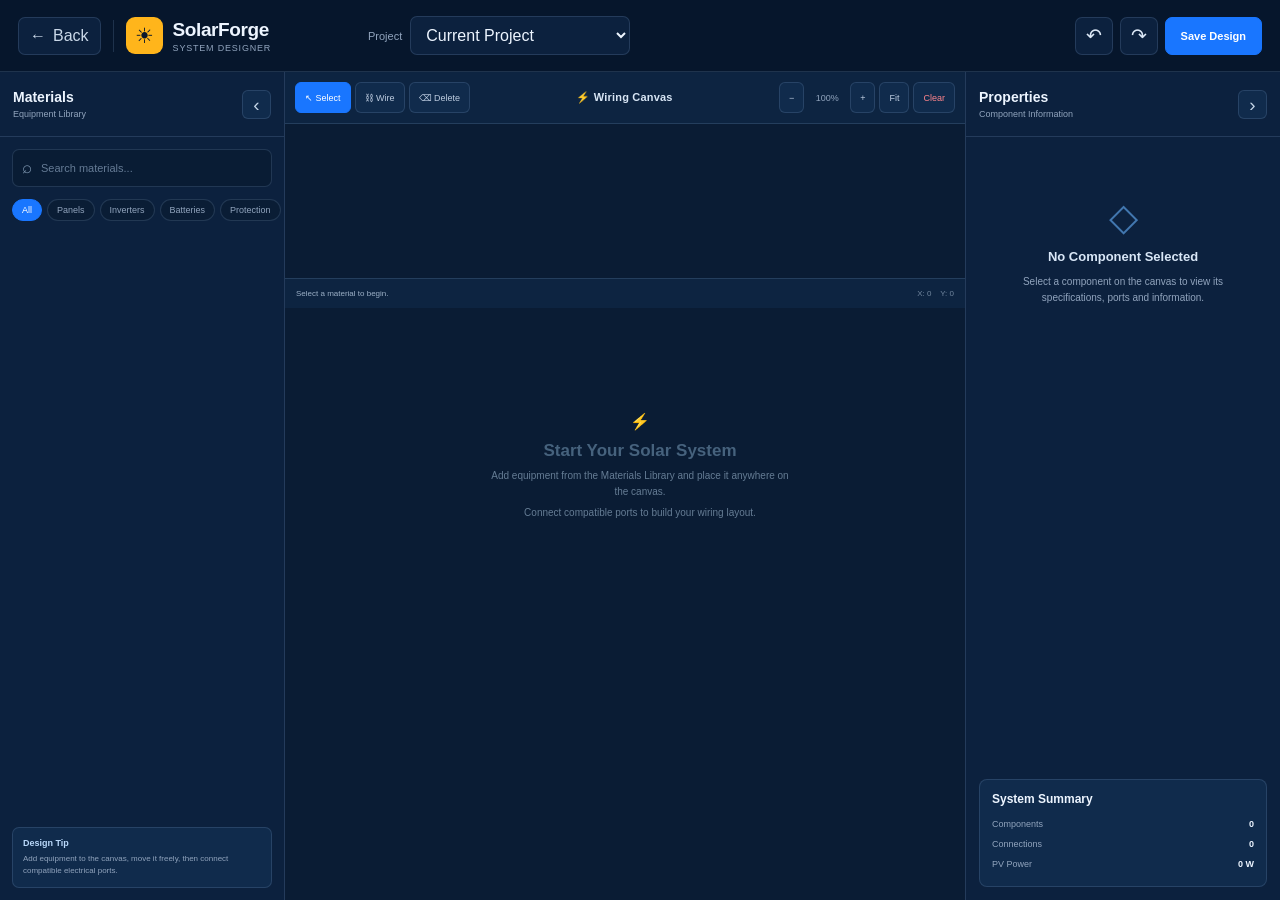
==== commit 13a0aaad: "Update designer.html" ====
--- a/designer.html
+++ b/designer.html
@@ -13,9 +13,7 @@
         name="theme-color"
         content="#07172d">
 
-    <title>
-        SolarForge System Designer
-    </title>
+    <title>SolarForge System Designer</title>
 
     <link
         rel="stylesheet"
@@ -26,10 +24,7 @@
 
 <body>
 
-<div
-    id="designerApp"
-    class="designer-app">
-
+<div id="designerApp" class="designer-app">
 
     <!-- =========================================
          TOP BAR
@@ -45,8 +40,7 @@
                 type="button"
                 onclick="goBackToSolarForge()">
 
-                <span class="back-arrow">←</span>
-
+                <span>←</span>
                 <span>Back</span>
 
             </button>
@@ -139,7 +133,7 @@
 
 
         <!-- =====================================
-             MATERIALS PANEL
+             LEFT MATERIALS PANEL
         ====================================== -->
 
         <aside
@@ -164,7 +158,7 @@
                     id="collapseMaterialsButton"
                     class="panel-collapse-button"
                     type="button"
-                    title="Minimize Materials Library">
+                    title="Minimize Materials">
 
                     ‹
 
@@ -272,17 +266,15 @@
 
 
         <!-- =====================================
-             MATERIALS REOPEN TAB
+             MATERIALS FLOATING TAB
         ====================================== -->
 
         <button
             id="openMaterialsButton"
-            class="floating-panel-tab floating-materials-tab"
-            type="button"
-            title="Open Materials Library">
-
-            <span>›</span>
-            <strong>Materials</strong>
+            class="floating-panel-tab materials-tab"
+            type="button">
+
+            ‹ Materials
 
         </button>
 
@@ -296,8 +288,9 @@
             class="canvas-section">
 
 
+            <!-- CANVAS TOOLBAR -->
+
             <div class="canvas-toolbar">
-
 
                 <div class="toolbar-group">
 
@@ -307,10 +300,9 @@
                         type="button">
 
                         ↖
-                        Select
+                        <span>Select</span>
 
                     </button>
-
 
                     <button
                         id="wireToolButton"
@@ -318,10 +310,9 @@
                         type="button">
 
                         ⛓
-                        Wire
+                        <span>Wire</span>
 
                     </button>
-
 
                     <button
                         id="deleteToolButton"
@@ -329,7 +320,7 @@
                         type="button">
 
                         ⌫
-                        Delete
+                        <span>Delete</span>
 
                     </button>
 
@@ -338,22 +329,25 @@
 
                 <div class="toolbar-title">
 
+                    <span class="toolbar-title-icon">
+                        ⚡
+                    </span>
+
                     Wiring Canvas
 
                 </div>
 
 
-                <div class="toolbar-group">
+                <div class="toolbar-group toolbar-right">
 
                     <button
                         id="zoomOutButton"
-                        class="tool-button"
+                        class="tool-button compact"
                         type="button">
 
                         −
 
                     </button>
-
 
                     <span
                         id="zoomValue"
@@ -363,16 +357,14 @@
 
                     </span>
 
-
                     <button
                         id="zoomInButton"
-                        class="tool-button"
+                        class="tool-button compact"
                         type="button">
 
                         +
 
                     </button>
-
 
                     <button
                         id="fitCanvasButton"
@@ -383,7 +375,6 @@
 
                     </button>
 
-
                     <button
                         id="clearCanvasButton"
                         class="tool-button danger"
@@ -398,80 +389,56 @@
             </div>
 
 
+            <!-- CANVAS -->
+
             <div
                 id="designerCanvas"
-                class="designer-canvas-viewport">
+                class="designer-canvas">
+
+
+                <svg
+                    id="wiringLayer"
+                    class="wiring-layer">
+
+                </svg>
 
 
                 <div
-                    id="designCanvas"
-                    class="design-canvas">
-
-
-                    <svg
-                        id="wireLayer"
-                        class="wire-layer">
-
-                    </svg>
-
-
-                    <div
-                        id="componentLayer"
-                        class="component-layer">
+                    id="canvasComponents"
+                    class="canvas-components">
+
+                </div>
+
+
+                <div
+                    id="canvasEmptyState"
+                    class="canvas-empty-state">
+
+                    <div class="empty-icon">
+                        ⚡
                     </div>
 
-
-                    <div
-                        id="canvasEmptyState"
-                        class="canvas-empty-state">
-
-                        <div class="empty-icon-large">
-                            ⚡
-                        </div>
-
-                        <h2>
-                            Start Your Solar System
-                        </h2>
-
-                        <p>
-                            Add equipment from the Materials
-                            Library and place it anywhere
-                            on the canvas.
-                        </p>
-
-                        <p>
-                            Connect compatible ports to
-                            build your wiring layout.
-                        </p>
-
-                    </div>
-
-
-                    <div class="canvas-grid-label">
-                        SOLARFORGE ENGINEERING WORKSPACE
-                    </div>
-
-                </div>
-
-
-                <div class="canvas-instructions">
-
-                    <span>
-                        Drag components to organize your system
-                    </span>
-
-                    <span>
-                        •
-                    </span>
-
-                    <span>
-                        Click ports to connect
-                    </span>
-
-                </div>
-
-            </div>
-
+                    <h2>
+                        Start Your Solar System
+                    </h2>
+
+                    <p>
+                        Add equipment from the Materials
+                        Library and place it anywhere
+                        on the canvas.
+                    </p>
+
+                    <p>
+                        Connect compatible ports to
+                        build your wiring layout.
+                    </p>
+
+                </div>
+
+            </div>
+
+
+            <!-- STATUS BAR -->
 
             <div class="canvas-statusbar">
 
@@ -489,7 +456,7 @@
 
 
         <!-- =====================================
-             PROPERTIES PANEL
+             RIGHT PROPERTIES PANEL
         ====================================== -->
 
         <aside
@@ -555,19 +522,17 @@
                     System Summary
                 </div>
 
-
                 <div class="summary-row">
 
                     <span>
                         Components
                     </span>
 
-                    <strong id="summaryComponents">
+                    <strong id="componentCount">
                         0
                     </strong>
 
                 </div>
-
 
                 <div class="summary-row">
 
@@ -575,12 +540,11 @@
                         Connections
                     </span>
 
-                    <strong id="summaryConnections">
+                    <strong id="connectionCount">
                         0
                     </strong>
 
                 </div>
-
 
                 <div class="summary-row">
 
@@ -588,40 +552,30 @@
                         PV Power
                     </span>
 
-                    <strong id="summaryPower">
+                    <strong id="pvPowerSummary">
                         0 W
                     </strong>
 
                 </div>
 
-
-                <div
-                    id="designStatus"
-                    class="status good">
-
-                    ● Design canvas ready
-
-                </div>
-
             </div>
 
         </aside>
 
 
         <!-- =====================================
-             PROPERTIES REOPEN TAB
+             PROPERTIES FLOATING TAB
         ====================================== -->
 
         <button
             id="openPropertiesButton"
-            class="floating-panel-tab floating-properties-tab"
-            type="button"
-            title="Open Properties">
-
-            <strong>Properties</strong>
-            <span>‹</span>
+            class="floating-panel-tab properties-tab"
+            type="button">
+
+            Properties ›
 
         </button>
+
 
     </main>
 
@@ -631,8 +585,8 @@
     ========================================== -->
 
     <div
-        id="toast"
-        class="toast">
+        id="designerToast"
+        class="designer-toast">
 
     </div>
 
@@ -642,11 +596,9 @@
 
 <script>
 
-    function goBackToSolarForge() {
-
-        window.location.href = "index.html";
-
-    }
+function goBackToSolarForge() {
+    window.location.href = "index.html";
+}
 
 </script>
 
--- a/css/designer.css
+++ b/css/designer.css
@@ -1,636 +1,1433 @@
+/* =========================================
+   SOLARFORGE SYSTEM DESIGNER
+   Engineering Workspace UI
+========================================= */
+
 * {
     box-sizing: border-box;
 }
 
 :root {
     --navy: #07172d;
-    --navy-2: #0c213e;
-    --panel: #0d2544;
+    --navy-2: #0b1d35;
+    --panel: #0c213e;
     --panel-2: #102b4c;
+
     --blue: #1976ff;
     --blue-2: #2b8cff;
+
     --text: #edf5ff;
     --muted: #91a4bd;
+
     --line: rgba(132, 164, 202, .20);
+
     --canvas: #f4f8fc;
+
     --green: #21c77a;
     --red: #ff4f58;
     --yellow: #f4bd3f;
 }
 
-html, body {
+
+/* =========================================
+   GLOBAL
+========================================= */
+
+html,
+body {
     margin: 0;
     width: 100%;
     height: 100%;
-    font-family: Inter, -apple-system, BlinkMacSystemFont, "Segoe UI", sans-serif;
+    overflow: hidden;
+
+    font-family:
+        Inter,
+        -apple-system,
+        BlinkMacSystemFont,
+        "Segoe UI",
+        sans-serif;
+
+    background: var(--navy);
     color: var(--text);
-    background: var(--navy);
+}
+
+button,
+input,
+select {
+    font: inherit;
+}
+
+button {
+    -webkit-tap-highlight-color: transparent;
+}
+
+
+/* =========================================
+   APPLICATION
+========================================= */
+
+.designer-app {
+    width: 100%;
+    height: 100%;
+    display: flex;
+    flex-direction: column;
     overflow: hidden;
 }
 
-button, input, select {
-    font: inherit;
-}
-
-.topbar {
+
+/* =========================================
+   TOP BAR
+========================================= */
+
+.designer-topbar {
     height: 72px;
+    min-height: 72px;
+
     display: flex;
     align-items: center;
-    gap: 26px;
-    padding: 0 20px;
+
+    gap: 20px;
+    padding: 0 18px;
+
     background: #06162c;
+
     border-bottom: 1px solid var(--line);
-}
-
-.brand {
+
+    z-index: 100;
+}
+
+.designer-brand {
     display: flex;
     align-items: center;
-    gap: 11px;
-    min-width: 370px;
-}
-
-.brand-mark {
-    font-size: 31px;
-}
-
-.brand-name {
-    font-size: 25px;
+    gap: 12px;
+
+    min-width: 330px;
+}
+
+.back-button {
+    height: 38px;
+
+    display: flex;
+    align-items: center;
+    gap: 7px;
+
+    padding: 0 11px;
+
+    color: #cbd9e9;
+    background: #0c213e;
+
+    border: 1px solid var(--line);
+    border-radius: 7px;
+
+    cursor: pointer;
+}
+
+.back-button:hover {
+    background: #123153;
+}
+
+.back-arrow {
+    font-size: 18px;
+}
+
+.designer-brand-divider {
+    width: 1px;
+    height: 32px;
+
+    background: var(--line);
+}
+
+.designer-logo {
+    display: flex;
+    align-items: center;
+    gap: 10px;
+}
+
+.designer-logo-icon {
+    width: 37px;
+    height: 37px;
+
+    display: grid;
+    place-items: center;
+
+    border-radius: 9px;
+
+    color: #07172d;
+    background: #ffb51b;
+
+    font-size: 21px;
+}
+
+.designer-title {
+    font-size: 19px;
     font-weight: 800;
-    letter-spacing: -.8px;
-}
-
-.brand-name span {
-    color: #ffb51b;
-}
-
-.brand-sub {
+    letter-spacing: -.4px;
+}
+
+.designer-subtitle {
+    margin-top: 2px;
+
     color: var(--muted);
-    font-size: 10px;
-    margin-top: 1px;
-}
-
-.top-project {
+
+    font-size: 9px;
+    text-transform: uppercase;
+    letter-spacing: .8px;
+}
+
+.designer-project {
     display: flex;
     align-items: center;
-    gap: 9px;
+    gap: 8px;
+}
+
+.project-label {
     color: var(--muted);
-    font-size: 12px;
-}
-
-.top-project select {
-    width: 235px;
+    font-size: 11px;
+}
+
+.project-select {
+    width: 220px;
+
+    padding: 9px 11px;
+
     color: var(--text);
     background: var(--panel);
+
+    border: 1px solid var(--line);
+    border-radius: 7px;
+
+    outline: none;
+}
+
+.designer-actions {
+    margin-left: auto;
+
+    display: flex;
+    align-items: center;
+    gap: 7px;
+}
+
+.top-action {
+    width: 38px;
+    height: 38px;
+
+    color: #dce8f6;
+    background: var(--panel);
+
+    border: 1px solid var(--line);
+    border-radius: 7px;
+
+    cursor: pointer;
+
+    font-size: 19px;
+}
+
+.top-action:hover {
+    background: #123153;
+}
+
+.save-button {
+    height: 38px;
+
+    padding: 0 15px;
+
+    color: white;
+    background: var(--blue);
+
+    border: 1px solid var(--blue);
+    border-radius: 7px;
+
+    cursor: pointer;
+
+    font-weight: 700;
+    font-size: 11px;
+}
+
+.save-button:hover {
+    background: var(--blue-2);
+}
+
+
+/* =========================================
+   DESIGNER BODY
+========================================= */
+
+.designer-body {
+    position: relative;
+
+    flex: 1;
+    min-height: 0;
+
+    display: grid;
+
+    grid-template-columns:
+        285px
+        minmax(0, 1fr)
+        315px;
+
+    background: #091b33;
+
+    transition:
+        grid-template-columns .25s ease;
+}
+
+
+/* =========================================
+   PANELS
+========================================= */
+
+.materials-panel,
+.properties-panel {
+    position: relative;
+
+    min-width: 0;
+    min-height: 0;
+
+    display: flex;
+    flex-direction: column;
+
+    background: #0c213e;
+
+    overflow: hidden;
+
+    z-index: 50;
+
+    transition:
+        width .25s ease,
+        opacity .2s ease,
+        transform .25s ease;
+}
+
+.materials-panel {
+    border-right: 1px solid var(--line);
+}
+
+.properties-panel {
+    border-left: 1px solid var(--line);
+}
+
+.panel-header {
+    min-height: 65px;
+
+    display: flex;
+    align-items: center;
+    justify-content: space-between;
+
+    padding: 0 13px;
+
+    border-bottom: 1px solid var(--line);
+}
+
+.panel-header h2 {
+    margin: 0;
+
+    font-size: 14px;
+    font-weight: 800;
+}
+
+.panel-header p {
+    margin: 4px 0 0;
+
+    color: var(--muted);
+
+    font-size: 9px;
+}
+
+.panel-collapse-button {
+    width: 29px;
+    height: 29px;
+
+    display: grid;
+    place-items: center;
+
+    color: #c4d5e7;
+    background: #102b4c;
+
+    border: 1px solid var(--line);
+    border-radius: 6px;
+
+    cursor: pointer;
+
+    font-size: 19px;
+    line-height: 1;
+}
+
+.panel-collapse-button:hover {
+    background: #17395e;
+    color: white;
+}
+
+
+/* =========================================
+   MATERIALS PANEL
+========================================= */
+
+.material-search {
+    height: 38px;
+
+    display: flex;
+    align-items: center;
+    gap: 7px;
+
+    margin: 12px;
+
+    padding: 0 9px;
+
+    background: #091c34;
+
+    border: 1px solid var(--line);
+    border-radius: 7px;
+}
+
+.search-icon {
+    color: #7991ab;
+    font-size: 17px;
+}
+
+.material-search input {
+    width: 100%;
+
+    border: 0;
+    outline: 0;
+
+    color: white;
+    background: transparent;
+
+    font-size: 11px;
+}
+
+.material-search input::placeholder {
+    color: #657b95;
+}
+
+.material-filters {
+    display: flex;
+    gap: 5px;
+
+    overflow-x: auto;
+
+    padding:
+        0 12px
+        8px;
+}
+
+.material-filters::-webkit-scrollbar {
+    height: 3px;
+}
+
+.material-filters::-webkit-scrollbar-thumb {
+    background: #274766;
+    border-radius: 10px;
+}
+
+.filter-button {
+    flex: 0 0 auto;
+
+    padding: 5px 9px;
+
+    color: var(--muted);
+    background: #0a1d35;
+
+    border: 1px solid var(--line);
+    border-radius: 14px;
+
+    cursor: pointer;
+
+    font-size: 9px;
+}
+
+.filter-button.active {
+    color: white;
+    background: var(--blue);
+    border-color: var(--blue);
+}
+
+.materials-list {
+    flex: 1;
+    min-height: 0;
+
+    overflow-y: auto;
+
+    display: flex;
+    flex-direction: column;
+    gap: 7px;
+
+    padding: 2px 12px 12px;
+}
+
+.materials-list::-webkit-scrollbar,
+.properties-panel::-webkit-scrollbar {
+    width: 5px;
+}
+
+.materials-list::-webkit-scrollbar-thumb,
+.properties-panel::-webkit-scrollbar-thumb {
+    background: #274766;
+    border-radius: 10px;
+}
+
+.material-card {
+    display: grid;
+
+    grid-template-columns:
+        48px
+        minmax(0, 1fr)
+        auto;
+
+    align-items: center;
+
+    gap: 8px;
+
+    padding: 8px;
+
+    background: #0e2747;
+
     border: 1px solid var(--line);
     border-radius: 8px;
-    padding: 10px 12px;
-    outline: none;
-}
-
-.top-actions {
-    margin-left: auto;
-    display: flex;
-    align-items: center;
-    gap: 8px;
-}
-
-.icon-btn, .tool, .primary-btn, .secondary-btn, .delete-btn {
-    border: 1px solid var(--line);
-    border-radius: 7px;
-    cursor: pointer;
-}
-
-.icon-btn {
-    width: 38px;
-    height: 38px;
-    background: var(--panel);
-    color: var(--text);
-}
-
-.primary-btn {
-    background: var(--blue);
-    color: white;
-    border-color: var(--blue);
-    padding: 10px 17px;
-    font-weight: 700;
-}
-
-.app-shell {
-    display: flex;
-    height: calc(100vh - 72px);
-}
-
-.sidebar {
-    width: 190px;
-    background: #07182f;
-    border-right: 1px solid var(--line);
-    padding: 18px 10px;
-}
-
-.nav-item {
-    width: 100%;
-    display: flex;
-    align-items: center;
-    gap: 12px;
-    padding: 12px 13px;
-    margin-bottom: 4px;
-    color: #a9bad0;
-    background: transparent;
-    border: 0;
-    border-radius: 7px;
-    text-align: left;
-    cursor: pointer;
-}
-
-.nav-item.active {
-    color: white;
-    background: linear-gradient(90deg, #166cf3, #1457c4);
-}
-
-.nav-divider {
-    height: 1px;
-    background: var(--line);
-    margin: 15px 5px;
-}
-
-.designer {
-    flex: 1;
-    min-width: 0;
-    display: grid;
-    grid-template-columns: 270px minmax(450px, 1fr) 310px;
-    background: #0a1c34;
-}
-
-.materials-panel,
-.properties-panel {
-    background: #0c213e;
-    padding: 16px;
-    overflow: auto;
-}
-
-.materials-panel {
-    border-right: 1px solid var(--line);
-}
-
-.properties-panel {
-    border-left: 1px solid var(--line);
-}
-
-.panel-title-row {
-    display: flex;
-    justify-content: space-between;
-    align-items: flex-start;
-    gap: 8px;
-}
-
-.panel-title-row h2 {
-    margin: 0;
-    font-size: 15px;
-}
-
-.panel-title-row p {
-    margin: 5px 0 0;
-    color: var(--muted);
-    font-size: 10px;
-}
-
-.close-btn {
-    background: transparent;
-    border: 0;
-    color: var(--muted);
-    font-size: 24px;
-    cursor: pointer;
-}
-
-.search-box {
-    margin: 14px 0 10px;
-    height: 37px;
-    display: flex;
-    align-items: center;
-    gap: 8px;
-    padding: 0 10px;
-    border: 1px solid var(--line);
-    background: #091c34;
-    border-radius: 7px;
-}
-
-.search-box input {
-    width: 100%;
-    background: transparent;
-    color: white;
-    border: 0;
-    outline: 0;
-    font-size: 12px;
-}
-
-.filter-row {
-    display: flex;
-    gap: 5px;
-    overflow-x: auto;
-    padding-bottom: 9px;
-}
-
-.filter {
-    white-space: nowrap;
-    border: 1px solid var(--line);
-    background: #0a1d35;
-    color: var(--muted);
-    border-radius: 15px;
-    padding: 5px 9px;
-    cursor: pointer;
-    font-size: 10px;
-}
-
-.filter.active {
-    background: #176cf0;
-    color: white;
-    border-color: #176cf0;
-}
-
-.material-list {
-    display: flex;
-    flex-direction: column;
-    gap: 8px;
-}
-
-.material-card {
-    display: grid;
-    grid-template-columns: 48px 1fr auto;
-    gap: 8px;
-    align-items: center;
-    padding: 8px;
-    border: 1px solid var(--line);
-    border-radius: 8px;
-    background: #0e2747;
+}
+
+.material-card:hover {
+    border-color: rgba(43, 140, 255, .5);
+    background: #102d50;
 }
 
 .material-thumb {
     width: 44px;
     height: 44px;
+
     display: grid;
     place-items: center;
+
+    overflow: hidden;
+
+    color: #173454;
     background: #f4f7fa;
+
     border-radius: 6px;
+
+    font-size: 23px;
+}
+
+.material-thumb img {
+    width: 100%;
+    height: 100%;
+    object-fit: contain;
+}
+
+.fallback-image {
+    display: grid;
+    place-items: center;
+
+    width: 100%;
+    height: 100%;
+
+    font-size: 23px;
+}
+
+.material-info {
+    min-width: 0;
+}
+
+.material-info strong {
+    display: block;
+
     overflow: hidden;
-    color: #173454;
-    font-size: 24px;
-}
-
-.material-thumb img,
-.selected-image img,
+
+    color: #edf5ff;
+
+    font-size: 10px;
+
+    white-space: nowrap;
+    text-overflow: ellipsis;
+}
+
+.material-info span {
+    display: block;
+
+    margin-top: 3px;
+
+    overflow: hidden;
+
+    color: var(--muted);
+
+    font-size: 8px;
+
+    white-space: nowrap;
+    text-overflow: ellipsis;
+}
+
+.add-material {
+    padding: 6px 8px;
+
+    color: white;
+    background: var(--blue);
+
+    border: 0;
+    border-radius: 5px;
+
+    cursor: pointer;
+
+    font-size: 9px;
+    font-weight: 700;
+}
+
+.add-material:hover {
+    background: var(--blue-2);
+}
+
+.library-note {
+    margin: 0 12px 12px;
+
+    padding: 10px;
+
+    background: #102b4c;
+
+    border: 1px solid var(--line);
+    border-radius: 7px;
+}
+
+.library-note strong {
+    display: block;
+
+    color: #b9d8fa;
+
+    font-size: 9px;
+}
+
+.library-note p {
+    margin: 5px 0 0;
+
+    color: var(--muted);
+
+    font-size: 8px;
+    line-height: 1.5;
+}
+
+
+/* =========================================
+   COLLAPSED PANEL STATES
+========================================= */
+
+.designer-body.materials-collapsed {
+    grid-template-columns:
+        0
+        minmax(0, 1fr)
+        315px;
+}
+
+.designer-body.properties-collapsed {
+    grid-template-columns:
+        285px
+        minmax(0, 1fr)
+        0;
+}
+
+.designer-body.materials-collapsed.properties-collapsed {
+    grid-template-columns:
+        0
+        minmax(0, 1fr)
+        0;
+}
+
+.designer-body.materials-collapsed .materials-panel {
+    opacity: 0;
+    transform: translateX(-100%);
+    pointer-events: none;
+}
+
+.designer-body.properties-collapsed .properties-panel {
+    opacity: 0;
+    transform: translateX(100%);
+    pointer-events: none;
+}
+
+
+/* =========================================
+   FLOATING PANEL TABS
+========================================= */
+
+.floating-panel-tab {
+    position: absolute;
+
+    top: 92px;
+
+    height: 42px;
+
+    display: none;
+    align-items: center;
+    justify-content: center;
+    gap: 5px;
+
+    color: #dcecff;
+    background: #0c2b4d;
+
+    border: 1px solid rgba(63, 145, 235, .45);
+
+    cursor: pointer;
+
+    z-index: 80;
+
+    box-shadow:
+        0 7px 20px rgba(0, 0, 0, .18);
+
+    font-size: 9px;
+}
+
+.floating-panel-tab span {
+    font-size: 17px;
+}
+
+.floating-panel-tab strong {
+    font-size: 9px;
+}
+
+.floating-materials-tab {
+    left: 0;
+
+    padding: 0 8px 0 5px;
+
+    border-left: 0;
+
+    border-radius:
+        0
+        7px
+        7px
+        0;
+}
+
+.floating-properties-tab {
+    right: 0;
+
+    padding: 0 5px 0 8px;
+
+    border-right: 0;
+
+    border-radius:
+        7px
+        0
+        0
+        7px;
+}
+
+.designer-body.materials-collapsed
+.floating-materials-tab {
+    display: flex;
+}
+
+.designer-body.properties-collapsed
+.floating-properties-tab {
+    display: flex;
+}
+
+
+/* =========================================
+   CANVAS SECTION
+========================================= */
+
+.canvas-section {
+    min-width: 0;
+    min-height: 0;
+
+    display: flex;
+    flex-direction: column;
+
+    background: #0a1c34;
+}
+
+.canvas-toolbar {
+    height: 52px;
+    min-height: 52px;
+
+    display: flex;
+    align-items: center;
+    justify-content: space-between;
+
+    padding: 0 10px;
+
+    background: #0d2441;
+
+    border-bottom: 1px solid var(--line);
+}
+
+.toolbar-group {
+    display: flex;
+    align-items: center;
+    gap: 4px;
+}
+
+.tool-button {
+    height: 31px;
+
+    padding: 0 9px;
+
+    color: #bdcce0;
+    background: #102b4c;
+
+    border: 1px solid var(--line);
+    border-radius: 6px;
+
+    cursor: pointer;
+
+    font-size: 9px;
+}
+
+.tool-button:hover {
+    background: #17395e;
+    color: white;
+}
+
+.tool-button.active {
+    color: white;
+    background: var(--blue);
+    border-color: var(--blue);
+}
+
+.tool-button.danger {
+    color: #ff858c;
+}
+
+.toolbar-title {
+    color: #d8e6f5;
+
+    font-size: 11px;
+    font-weight: 700;
+
+    letter-spacing: .2px;
+}
+
+.zoom-value {
+    min-width: 38px;
+
+    color: var(--muted);
+
+    font-size: 9px;
+
+    text-align: center;
+}
+
+
+/* =========================================
+   CANVAS VIEWPORT
+========================================= */
+
+.designer-canvas-viewport {
+    position: relative;
+
+    flex: 1;
+    min-height: 0;
+
+    overflow: auto;
+
+    background-color: var(--canvas);
+
+    background-image:
+        linear-gradient(
+            rgba(30, 91, 150, .10) 1px,
+            transparent 1px
+        ),
+        linear-gradient(
+            90deg,
+            rgba(30, 91, 150, .10) 1px,
+            transparent 1px
+        );
+
+    background-size: 20px 20px;
+
+    -webkit-overflow-scrolling: touch;
+}
+
+.designer-canvas-viewport::-webkit-scrollbar {
+    width: 9px;
+    height: 9px;
+}
+
+.designer-canvas-viewport::-webkit-scrollbar-thumb {
+    background: #a5b8cb;
+    border-radius: 10px;
+}
+
+.design-canvas {
+    position: relative;
+
+    width: 2200px;
+    height: 1400px;
+
+    transform-origin: 0 0;
+}
+
+.canvas-grid-label {
+    position: absolute;
+
+    left: 20px;
+    top: 20px;
+
+    color: rgba(50, 91, 125, .28);
+
+    font-size: 9px;
+    font-weight: 800;
+
+    letter-spacing: 1.2px;
+
+    pointer-events: none;
+
+    z-index: 0;
+}
+
+
+/* =========================================
+   EMPTY STATE
+========================================= */
+
+.canvas-empty-state {
+    position: absolute;
+
+    left: 50%;
+    top: 48%;
+
+    transform: translate(-50%, -50%);
+
+    width: 360px;
+
+    padding: 28px;
+
+    text-align: center;
+
+    color: #657c94;
+
+    pointer-events: none;
+
+    z-index: 3;
+}
+
+.empty-icon-large {
+    font-size: 45px;
+
+    opacity: .55;
+}
+
+.canvas-empty-state h2 {
+    margin: 10px 0 7px;
+
+    color: #46627d;
+
+    font-size: 17px;
+}
+
+.canvas-empty-state p {
+    margin: 5px 0;
+
+    font-size: 10px;
+    line-height: 1.6;
+}
+
+
+/* =========================================
+   WIRES
+========================================= */
+
+.wire-layer {
+    position: absolute;
+
+    left: 0;
+    top: 0;
+
+    width: 2200px;
+    height: 1400px;
+
+    overflow: visible;
+
+    z-index: 4;
+
+    pointer-events: none;
+}
+
+.wire {
+    fill: none;
+
+    stroke-width: 3;
+
+    pointer-events: stroke;
+
+    cursor: pointer;
+}
+
+.wire-hit {
+    fill: none;
+
+    stroke: transparent;
+
+    stroke-width: 14;
+
+    pointer-events: stroke;
+
+    cursor: pointer;
+}
+
+.wire.dc-positive {
+    stroke: #f43f45;
+}
+
+.wire.dc-negative {
+    stroke: #171d26;
+}
+
+.wire.battery-positive {
+    stroke: #24bd67;
+}
+
+.wire.battery-negative {
+    stroke: #168d4d;
+}
+
+.wire.ac-line {
+    stroke: #1675ee;
+}
+
+.wire.ac-neutral {
+    stroke: #3a9bff;
+}
+
+.wire.ground {
+    stroke: #1ea65a;
+
+    stroke-dasharray: 7 4;
+}
+
+
+/* =========================================
+   COMPONENT LAYER
+========================================= */
+
+.component-layer {
+    position: absolute;
+
+    inset: 0;
+
+    z-index: 10;
+}
+
+
+/* =========================================
+   COMPONENT CARD
+========================================= */
+
+.component-card {
+    position: absolute;
+
+    width: 210px;
+    min-height: 135px;
+
+    padding: 11px;
+
+    color: #14243a;
+
+    background: rgba(255, 255, 255, .98);
+
+    border: 2px solid #a6c1df;
+
+    border-radius: 10px;
+
+    box-shadow:
+        0 8px 25px rgba(12, 37, 66, .15);
+
+    user-select: none;
+
+    cursor: grab;
+
+    touch-action: none;
+
+    z-index: 20;
+
+    transition:
+        box-shadow .15s ease,
+        border-color .15s ease;
+}
+
+.component-card:hover {
+    box-shadow:
+        0 10px 30px rgba(12, 37, 66, .20);
+}
+
+.component-card.selected {
+    border-color: #1771f4;
+
+    box-shadow:
+        0 0 0 3px rgba(23, 113, 244, .15),
+        0 10px 28px rgba(12, 37, 66, .18);
+}
+
+.component-card.dragging {
+    cursor: grabbing;
+
+    opacity: .94;
+
+    z-index: 100;
+}
+
+.component-card.pv {
+    border-color: #e0ad38;
+}
+
+.component-card.inverter {
+    border-color: #6ea6ec;
+}
+
+.component-card.battery {
+    border-color: #48bd83;
+}
+
+.component-card.protection {
+    border-color: #a8b7c9;
+}
+
+.component-card.load {
+    border-color: #4e8ee5;
+}
+
+.component-header {
+    display: flex;
+    align-items: center;
+    gap: 8px;
+}
+
+.component-icon {
+    width: 42px;
+    height: 42px;
+
+    flex: 0 0 42px;
+
+    display: grid;
+    place-items: center;
+
+    overflow: hidden;
+
+    background: #eef5fb;
+
+    border-radius: 6px;
+
+    font-size: 21px;
+}
+
 .component-icon img {
     width: 100%;
     height: 100%;
+
     object-fit: contain;
-}
-
-.material-info {
-    min-width: 0;
-}
-
-.material-info strong {
-    display: block;
-    font-size: 11px;
-}
-
-.material-info span {
-    display: block;
-    color: var(--muted);
-    font-size: 9px;
-    margin-top: 3px;
-}
-
-.add-material {
-    background: var(--blue);
-    color: white;
-    border: 0;
-    border-radius: 5px;
-    padding: 6px 8px;
-    cursor: pointer;
-    font-size: 10px;
-    font-weight: 700;
-}
-
-.canvas-area {
-    position: relative;
-    min-width: 0;
-    background: #0a1c34;
-    display: flex;
-    flex-direction: column;
-}
-
-.canvas-toolbar {
-    height: 52px;
-    display: flex;
-    align-items: center;
-    justify-content: space-between;
-    padding: 0 12px;
-    background: #0d2441;
-    border-bottom: 1px solid var(--line);
-}
-
-.tool-group {
-    display: flex;
-    align-items: center;
-    gap: 5px;
-}
-
-.tool {
-    background: #102b4c;
-    color: #bdcce0;
-    padding: 7px 10px;
-}
-
-.tool.active {
-    background: #176cf0;
-    color: white;
-    border-color: #176cf0;
-}
-
-.tool.danger {
-    color: #ff7b82;
-}
-
-#zoomValue {
-    color: var(--muted);
-    font-size: 11px;
-    min-width: 40px;
-    text-align: center;
-}
-
-.canvas-viewport {
-    position: relative;
-    flex: 1;
-    overflow: auto;
-    background-color: var(--canvas);
-    background-image:
-        linear-gradient(rgba(30, 91, 150, .10) 1px, transparent 1px),
-        linear-gradient(90deg, rgba(30, 91, 150, .10) 1px, transparent 1px);
-    background-size: 20px 20px;
-}
-
-.design-canvas {
-    position: relative;
-    width: 1800px;
-    height: 1200px;
-    transform-origin: 0 0;
-}
-
-.wire-layer {
-    position: absolute;
-    left: 0;
-    top: 0;
-    z-index: 1;
-    overflow: visible;
-    pointer-events: none;
-}
-
-.wire {
-    fill: none;
-    stroke-width: 3;
-    pointer-events: stroke;
-    cursor: pointer;
-}
-
-.wire.dc-positive { stroke: #f43f45; }
-.wire.dc-negative { stroke: #171d26; }
-.wire.battery-positive { stroke: #24bd67; }
-.wire.battery-negative { stroke: #168d4d; }
-.wire.ac-line { stroke: #1675ee; }
-.wire.ac-neutral { stroke: #3a9bff; }
-.wire.ground { stroke: #1ea65a; stroke-dasharray: 7 4; }
-
-.wire-hit {
-    fill: none;
-    stroke: transparent;
-    stroke-width: 13;
-    pointer-events: stroke;
-    cursor: pointer;
-}
-
-.component-layer {
-    position: absolute;
-    inset: 0;
-    z-index: 2;
-}
-
-.component-card {
-    position: absolute;
-    width: 190px;
-    min-height: 120px;
-    padding: 11px;
-    color: #14243a;
-    background: rgba(255,255,255,.97);
-    border: 2px solid #a6c1df;
-    border-radius: 10px;
-    box-shadow: 0 8px 25px rgba(12, 37, 66, .15);
-    user-select: none;
-    cursor: grab;
-}
-
-.component-card.selected {
-    border-color: #1771f4;
-    box-shadow: 0 0 0 3px rgba(23,113,244,.15), 0 10px 28px rgba(12,37,66,.18);
-}
-
-.component-card.dragging {
-    cursor: grabbing;
-    opacity: .9;
-}
-
-.component-card.inverter { border-color: #6ea6ec; }
-.component-card.battery { border-color: #48bd83; }
-.component-card.protection { border-color: #a8b7c9; }
-.component-card.load { border-color: #4e8ee5; }
-
-.component-header {
-    display: flex;
-    align-items: center;
-    gap: 8px;
-}
-
-.component-icon {
-    width: 40px;
-    height: 40px;
-    flex: 0 0 40px;
-    background: #eef5fb;
-    border-radius: 6px;
-    display: grid;
-    place-items: center;
-    overflow: hidden;
-    font-size: 21px;
 }
 
 .component-header strong {
     display: block;
+
     font-size: 12px;
 }
 
 .component-header span {
     display: block;
+
+    max-width: 130px;
+
+    margin-top: 2px;
+
+    overflow: hidden;
+
     color: #63758a;
-    font-size: 9px;
-    margin-top: 2px;
+
+    font-size: 8px;
+
+    white-space: nowrap;
+    text-overflow: ellipsis;
 }
 
 .component-power {
     margin-top: 8px;
+
     color: #2f577e;
-    font-size: 10px;
+
+    font-size: 9px;
     font-weight: 700;
 }
+
+
+/* =========================================
+   PORT SYSTEM
+========================================= */
 
 .ports {
     position: absolute;
+
     inset: 0;
+
     pointer-events: none;
+
+    z-index: 40;
 }
 
 .port {
     position: absolute;
-    min-width: 27px;
-    height: 22px;
-    padding: 0 3px;
-    display: flex;
-    align-items: center;
-    gap: 3px;
-    border: 0;
-    background: transparent;
-    color: #25384e;
-    font-size: 8px;
-    cursor: crosshair;
-    pointer-events: auto;
-    z-index: 5;
-}
-
-.port span {
-    width: 11px;
-    height: 11px;
-    border: 2px solid white;
-    border-radius: 50%;
-    background: #64748b;
-    box-shadow: 0 0 0 1px #64748b;
-}
-
-.port.dc-positive span { background: #ef4444; box-shadow: 0 0 0 1px #ef4444; }
-.port.dc-negative span { background: #151a20; box-shadow: 0 0 0 1px #151a20; }
-.port.battery-positive span { background: #21b966; box-shadow: 0 0 0 1px #21b966; }
-.port.battery-negative span { background: #14854b; box-shadow: 0 0 0 1px #14854b; }
-.port.ac-line span { background: #1976ee; box-shadow: 0 0 0 1px #1976ee; }
-.port.ac-neutral span { background: #4ba2ff; box-shadow: 0 0 0 1px #4ba2ff; }
-.port.ground span { background: #1aa15a; box-shadow: 0 0 0 1px #1aa15a; }
-
-.port-right { right: -30px; }
-.port-right-top { right: -30px; top: 35px; }
-.port-right-bottom { right: -30px; bottom: 35px; }
-.port-left { left: -30px; }
-.port-left-top { left: -30px; top: 35px; }
-.port-left-bottom { left: -30px; bottom: 35px; }
-.port-top-left { left: 32px; top: -25px; flex-direction: column; }
-.port-top-right { right: 32px; top: -25px; flex-direction: column; }
-.port-bottom-left { left: 32px; bottom: -25px; flex-direction: column-reverse; }
-.port-bottom-right { right: 32px; bottom: -25px; flex-direction: column-reverse; }
-.port-bottom-center { left: 50%; transform: translateX(-50%); bottom: -25px; flex-direction: column-reverse; }
-.port-left-center { left: -30px; top: 50%; transform: translateY(-50%); }
-
-.port.pending span {
-    box-shadow: 0 0 0 4px rgba(23,118,255,.30), 0 0 14px #1976ff;
-}
-
-.port.compatible span {
-    box-shadow: 0 0 0 4px rgba(33,199,122,.28), 0 0 12px rgba(33,199,122,.8);
-}
-
-.port.incompatible {
-    opacity: .25;
-}
-
-.canvas-help {
-    position: sticky;
-    bottom: 12px;
-    width: max-content;
-    max-width: calc(100% - 24px);
-    margin: -44px auto 12px;
-    padding: 8px 12px;
-    color: #4b6179;
-    background: rgba(255,255,255,.92);
-    border: 1px solid #d7e2ed;
-    border-radius: 7px;
-    font-size: 10px;
-    box-shadow: 0 3px 12px rgba(25,53,83,.10);
-    z-index: 20;
-}
-
-.canvas-help span {
-    margin-left: 12px;
-    color: #8292a4;
-}
-
-.connection-legend {
-    position: absolute;
-    left: 12px;
-    bottom: 12px;
-    display: flex;
-    gap: 10px;
-    padding: 8px 10px;
-    background: rgba(255,255,255,.94);
-    color: #52667c;
-    border: 1px solid #d6e1ec;
-    border-radius: 7px;
-    font-size: 9px;
-    z-index: 21;
-}
-
-.connection-legend div {
+
+    min-width: 42px;
+    height: 25px;
+
     display: flex;
     align-items: center;
     gap: 4px;
-}
-
-.connection-legend i {
-    display: inline-block;
-    width: 16px;
-    height: 3px;
-}
-
-.dc-positive { background: #f43f45; }
-.dc-negative { background: #171d26; }
-.battery-wire { background: #21b966; }
-.ac-wire { background: #1976ee; }
-.ground-wire { background: #1aa15a; }
+
+    padding: 2px;
+
+    color: #25384e;
+
+    background: rgba(255, 255, 255, .96);
+
+    border: 1px solid #c3d1df;
+    border-radius: 5px;
+
+    cursor: crosshair;
+
+    pointer-events: auto;
+
+    z-index: 50;
+
+    font-size: 8px;
+    font-weight: 700;
+
+    touch-action: manipulation;
+}
+
+.port b {
+    font-size: 8px;
+    white-space: nowrap;
+}
+
+.port span {
+    width: 12px;
+    height: 12px;
+
+    flex: 0 0 12px;
+
+    border: 2px solid white;
+
+    border-radius: 50%;
+
+    background: #64748b;
+
+    box-shadow:
+        0 0 0 1px #64748b;
+}
+
+.port:hover {
+    transform: scale(1.06);
+
+    border-color: #1976ff;
+
+    z-index: 100;
+}
+
+.port.dc-positive span {
+    background: #ef4444;
+    box-shadow: 0 0 0 1px #ef4444;
+}
+
+.port.dc-negative span {
+    background: #151a20;
+    box-shadow: 0 0 0 1px #151a20;
+}
+
+.port.battery-positive span {
+    background: #21b966;
+    box-shadow: 0 0 0 1px #21b966;
+}
+
+.port.battery-negative span {
+    background: #14854b;
+    box-shadow: 0 0 0 1px #14854b;
+}
+
+.port.ac-line span {
+    background: #1976ee;
+    box-shadow: 0 0 0 1px #1976ee;
+}
+
+.port.ac-neutral span {
+    background: #4ba2ff;
+    box-shadow: 0 0 0 1px #4ba2ff;
+}
+
+.port.ground span {
+    background: #1aa15a;
+    box-shadow: 0 0 0 1px #1aa15a;
+}
+
+
+/* Port positions */
+
+.port-right {
+    right: -44px;
+    top: 50%;
+    transform: translateY(-50%);
+}
+
+.port-right-top {
+    right: -44px;
+    top: 34px;
+}
+
+.port-right-bottom {
+    right: -44px;
+    bottom: 34px;
+}
+
+.port-left {
+    left: -44px;
+    top: 50%;
+    transform: translateY(-50%);
+}
+
+.port-left-top {
+    left: -44px;
+    top: 34px;
+}
+
+.port-left-bottom {
+    left: -44px;
+    bottom: 34px;
+}
+
+.port-top-left {
+    left: 30px;
+    top: -28px;
+
+    flex-direction: column;
+
+    height: 27px;
+}
+
+.port-top-right {
+    right: 30px;
+    top: -28px;
+
+    flex-direction: column;
+
+    height: 27px;
+}
+
+.port-bottom-left {
+    left: 30px;
+    bottom: -28px;
+
+    flex-direction: column-reverse;
+
+    height: 27px;
+}
+
+.port-bottom-right {
+    right: 30px;
+    bottom: -28px;
+
+    flex-direction: column-reverse;
+
+    height: 27px;
+}
+
+.port-bottom-center {
+    left: 50%;
+    bottom: -28px;
+
+    transform: translateX(-50%);
+
+    flex-direction: column-reverse;
+
+    height: 27px;
+}
+
+.port-left-center {
+    left: -44px;
+    top: 50%;
+
+    transform: translateY(-50%);
+}
+
+
+/* =========================================
+   PORT STATES
+========================================= */
+
+.port.pending span {
+    box-shadow:
+        0 0 0 4px rgba(23, 118, 255, .30),
+        0 0 14px #1976ff;
+}
+
+.port.compatible span {
+    box-shadow:
+        0 0 0 4px rgba(33, 199, 122, .28),
+        0 0 12px rgba(33, 199, 122, .8);
+}
+
+.port.incompatible {
+    opacity: .28;
+}
+
+.port.connected {
+    border-color: #21c77a;
+}
+
+
+/* =========================================
+   PROPERTIES
+========================================= */
+
+.properties-panel {
+    overflow-y: auto;
+}
 
 .properties-content {
-    margin-top: 15px;
-}
-
-.empty-properties {
-    padding: 35px 12px;
+    flex: 1;
+
+    min-height: 0;
+
+    overflow-y: auto;
+
+    padding: 13px;
+}
+
+.properties-empty {
+    padding: 45px 12px;
+
     text-align: center;
+
     color: var(--muted);
 }
 
-.empty-icon {
+.properties-empty-icon {
     font-size: 38px;
+
     color: #4277af;
 }
 
-.empty-properties h3 {
+.properties-empty h3 {
+    margin: 10px 0 5px;
+
     color: #d9e7f7;
+
     font-size: 13px;
-    margin: 10px 0 5px;
-}
-
-.empty-properties p {
+}
+
+.properties-empty p {
     font-size: 10px;
     line-height: 1.6;
 }
 
 .selected-product {
     display: flex;
+
+    align-items: center;
+
     gap: 10px;
-    align-items: center;
+
     padding: 10px;
+
     background: #102b4c;
+
     border: 1px solid var(--line);
     border-radius: 8px;
 }
@@ -638,23 +1435,40 @@
 .selected-image {
     width: 58px;
     height: 58px;
-    background: #f2f6fa;
-    border-radius: 7px;
+
     display: grid;
     place-items: center;
+
+    flex: 0 0 58px;
+
+    overflow: hidden;
+
     color: #23415f;
+    background: #f2f6fa;
+
+    border-radius: 7px;
+
     font-size: 26px;
-    overflow: hidden;
+}
+
+.selected-image img {
+    width: 100%;
+    height: 100%;
+
+    object-fit: contain;
 }
 
 .selected-product h3 {
     margin: 0;
+
     font-size: 13px;
 }
 
 .selected-product p {
     margin: 4px 0 0;
+
     color: var(--muted);
+
     font-size: 9px;
 }
 
@@ -663,22 +1477,33 @@
 }
 
 .section-label {
+    margin-bottom: 6px;
+
     color: #7f95ad;
-    text-transform: uppercase;
-    letter-spacing: .7px;
+
     font-size: 9px;
     font-weight: 800;
-    margin-bottom: 6px;
+
+    text-transform: uppercase;
+
+    letter-spacing: .7px;
 }
 
 .property-row,
 .port-list-row {
     display: flex;
+
+    align-items: center;
     justify-content: space-between;
-    align-items: center;
+
     gap: 8px;
+
     padding: 7px 0;
-    border-bottom: 1px solid rgba(132,164,202,.10);
+
+    border-bottom:
+        1px solid
+        rgba(132, 164, 202, .10);
+
     font-size: 10px;
 }
 
@@ -697,63 +1522,115 @@
 
 .port-list-row small {
     margin-left: auto;
+
     font-size: 8px;
 }
 
 .mini-port {
     width: 9px;
     height: 9px;
+
+    flex: 0 0 9px;
+
     border-radius: 50%;
 }
 
-.mini-port.dc-positive { background: #ef4444; }
-.mini-port.dc-negative { background: #151a20; }
-.mini-port.battery-positive { background: #21b966; }
-.mini-port.battery-negative { background: #14854b; }
-.mini-port.ac-line { background: #1976ee; }
-.mini-port.ac-neutral { background: #4ba2ff; }
-.mini-port.ground { background: #1aa15a; }
+.mini-port.dc-positive {
+    background: #ef4444;
+}
+
+.mini-port.dc-negative {
+    background: #151a20;
+}
+
+.mini-port.battery-positive {
+    background: #21b966;
+}
+
+.mini-port.battery-negative {
+    background: #14854b;
+}
+
+.mini-port.ac-line {
+    background: #1976ee;
+}
+
+.mini-port.ac-neutral {
+    background: #4ba2ff;
+}
+
+.mini-port.ground {
+    background: #1aa15a;
+}
 
 .property-actions {
     display: flex;
+
     gap: 7px;
+
     margin-top: 15px;
 }
 
 .secondary-btn,
 .delete-btn {
     flex: 1;
+
     padding: 9px;
+
+    color: #dbe9f7;
     background: #102b4c;
-    color: #dbe9f7;
+
+    border: 1px solid var(--line);
+    border-radius: 7px;
+
+    cursor: pointer;
 }
 
 .delete-btn {
+    color: #ff8991;
+
     background: #351c25;
+
     border-color: #66323e;
-    color: #ff8991;
-}
-
-.summary-card {
-    margin-top: 16px;
-    padding: 13px;
+}
+
+
+/* =========================================
+   SUMMARY
+========================================= */
+
+.designer-summary {
+    flex: 0 0 auto;
+
+    margin: 0 13px 13px;
+
+    padding: 12px;
+
+    background: #102b4c;
+
     border: 1px solid var(--line);
     border-radius: 8px;
-    background: #102b4c;
 }
 
 .summary-title {
+    margin-bottom: 8px;
+
+    color: #edf5ff;
+
+    font-size: 12px;
     font-weight: 800;
-    font-size: 12px;
-    margin-bottom: 9px;
 }
 
 .summary-row {
     display: flex;
+
     justify-content: space-between;
-    padding: 6px 0;
+
+    padding: 5px 0;
+
     color: var(--muted);
-    font-size: 10px;
+
+    font-size: 9px;
 }
 
 .summary-row strong {
@@ -761,64 +1638,310 @@
 }
 
 .status {
-    margin-top: 9px;
-    padding: 7px 9px;
+    margin-top: 8px;
+
+    padding: 7px 8px;
+
     border-radius: 6px;
-    font-size: 9px;
+
+    font-size: 8px;
 }
 
 .status.good {
     color: #6fe3ad;
-    background: rgba(33,199,122,.10);
+
+    background: rgba(33, 199, 122, .10);
 }
 
 .status.warning {
     color: #ffd16a;
-    background: rgba(244,189,63,.10);
-}
+
+    background: rgba(244, 189, 63, .10);
+}
+
+
+/* =========================================
+   CANVAS STATUS
+========================================= */
+
+.canvas-statusbar {
+    height: 30px;
+    min-height: 30px;
+
+    display: flex;
+
+    align-items: center;
+    justify-content: space-between;
+
+    padding: 0 11px;
+
+    color: #8093a8;
+
+    background: #0d2441;
+
+    border-top: 1px solid var(--line);
+
+    font-size: 8px;
+}
+
+#canvasStatus {
+    color: #9db1c8;
+}
+
+#canvasCoordinates {
+    color: #71869e;
+}
+
+
+/* =========================================
+   CANVAS INSTRUCTIONS
+========================================= */
+
+.canvas-instructions {
+    position: absolute;
+
+    left: 50%;
+    bottom: 42px;
+
+    transform: translateX(-50%);
+
+    display: flex;
+    gap: 8px;
+
+    padding: 7px 11px;
+
+    color: #52667c;
+
+    background: rgba(255, 255, 255, .92);
+
+    border: 1px solid #d7e2ed;
+    border-radius: 7px;
+
+    box-shadow:
+        0 3px 12px rgba(25, 53, 83, .10);
+
+    font-size: 8px;
+
+    white-space: nowrap;
+
+    z-index: 60;
+
+    pointer-events: none;
+}
+
+
+/* =========================================
+   TOAST
+========================================= */
 
 .toast {
     position: fixed;
+
     right: 20px;
     bottom: 20px;
-    z-index: 100;
+
+    z-index: 500;
+
+    max-width: 330px;
+
+    padding: 11px 15px;
+
+    color: white;
+
+    background: #102b4c;
+
+    border: 1px solid var(--line);
+    border-radius: 7px;
+
+    font-size: 10px;
+
+    opacity: 0;
+
     transform: translateY(20px);
-    opacity: 0;
+
     pointer-events: none;
-    padding: 11px 15px;
-    border-radius: 7px;
-    background: #102b4c;
-    border: 1px solid var(--line);
-    color: white;
-    font-size: 11px;
-    transition: .2s ease;
+
+    transition:
+        .2s ease;
 }
 
 .toast.show {
+    opacity: 1;
+
     transform: translateY(0);
-    opacity: 1;
-}
-
-.toast.success { border-color: rgba(33,199,122,.55); }
-.toast.error { border-color: rgba(255,79,88,.55); }
+}
+
+.toast.success {
+    border-color: rgba(33, 199, 122, .55);
+}
+
+.toast.error {
+    border-color: rgba(255, 79, 88, .55);
+}
+
+
+/* =========================================
+   RESPONSIVE
+========================================= */
 
 @media (max-width: 1100px) {
-    .designer {
-        grid-template-columns: 230px minmax(400px, 1fr) 280px;
-    }
-    .sidebar {
-        width: 70px;
-    }
-    .nav-item span {
+
+    .designer-brand {
+        min-width: 270px;
+    }
+
+    .designer-body {
+        grid-template-columns:
+            250px
+            minmax(0, 1fr)
+            285px;
+    }
+
+    .designer-body.materials-collapsed {
+        grid-template-columns:
+            0
+            minmax(0, 1fr)
+            285px;
+    }
+
+    .designer-body.properties-collapsed {
+        grid-template-columns:
+            250px
+            minmax(0, 1fr)
+            0;
+    }
+
+    .designer-project {
         display: none;
     }
-    .brand {
-        min-width: 230px;
-    }
-}
+
+    .component-card {
+        width: 200px;
+    }
+}
+
 
 @media (max-width: 850px) {
+
+    .designer-topbar {
+        gap: 8px;
+        padding: 0 9px;
+    }
+
+    .designer-brand {
+        min-width: auto;
+    }
+
+    .designer-brand-divider {
+        display: none;
+    }
+
+    .designer-logo {
+        display: none;
+    }
+
+    .designer-actions {
+        margin-left: auto;
+    }
+
+    .save-button {
+        padding: 0 10px;
+    }
+
+    .designer-body {
+        grid-template-columns:
+            220px
+            minmax(0, 1fr)
+            270px;
+    }
+
+    .designer-body.materials-collapsed {
+        grid-template-columns:
+            0
+            minmax(0, 1fr)
+            270px;
+    }
+
+    .designer-body.properties-collapsed {
+        grid-template-columns:
+            220px
+            minmax(0, 1fr)
+            0;
+    }
+
+    .toolbar-title {
+        display: none;
+    }
+
+    .canvas-instructions {
+        display: none;
+    }
+}
+
+
+@media (max-width: 650px) {
+
+    .designer-body {
+        grid-template-columns:
+            0
+            minmax(0, 1fr)
+            0;
+    }
+
+    .materials-panel,
     .properties-panel {
+        position: absolute;
+
+        top: 0;
+        bottom: 0;
+
+        width: 285px;
+
+        box-shadow:
+            0 0 35px rgba(0, 0, 0, .35);
+    }
+
+    .materials-panel {
+        left: 0;
+    }
+
+    .properties-panel {
+        right: 0;
+    }
+
+    .designer-body:not(.materials-collapsed)
+    .materials-panel {
+        transform: translateX(0);
+        opacity: 1;
+        pointer-events: auto;
+    }
+
+    .designer-body:not(.properties-collapsed)
+    .properties-panel {
+        transform: translateX(0);
+        opacity: 1;
+        pointer-events: auto;
+    }
+
+    .designer-body.materials-collapsed
+    .materials-panel {
+        transform: translateX(-110%);
+    }
+
+    .designer-body.properties-collapsed
+    .properties-panel {
+        transform: translateX(110%);
+    }
+
+    .floating-panel-tab {
+        top: 80px;
+    }
+
+    .designer-actions .top-action {
         display: none;
     }
-}
+
+    .tool-button {
+        padding: 0 7px;
+    }
+}
